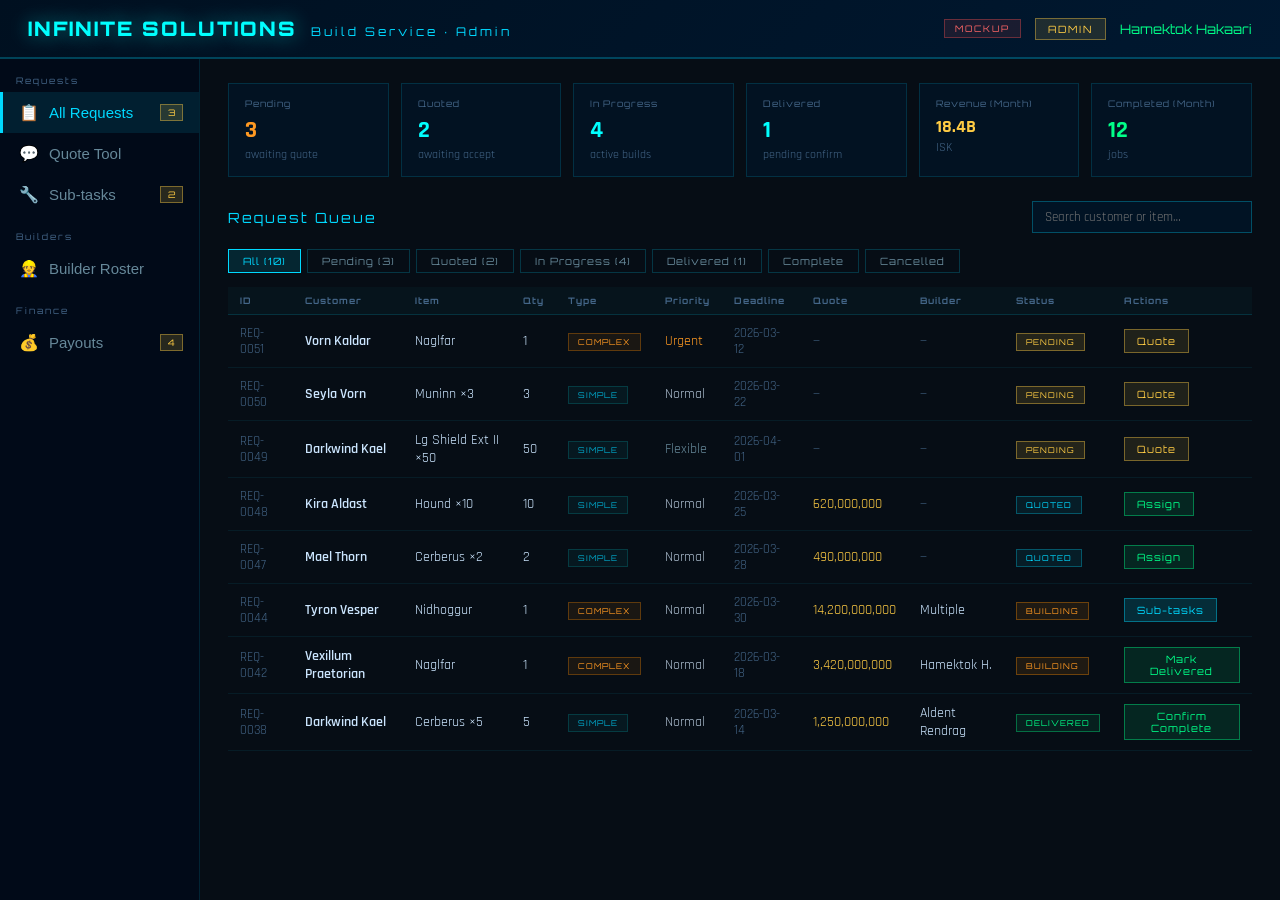
==== build_service_admin_mockup.html @ 876612d8 "Mockup files" ====
<!DOCTYPE html>
<html lang="en">
<head>
    <meta charset="UTF-8">
    <meta name="viewport" content="width=device-width, initial-scale=1.0">
    <title>Infinite Solutions — Build Service Admin [MOCKUP]</title>
    <style>
        @import url('https://fonts.googleapis.com/css2?family=Orbitron:wght@400;700;900&family=Rajdhani:wght@300;400;600;700&display=swap');

        *, *::before, *::after { box-sizing: border-box; }
        body {
            margin: 0; padding: 0;
            background: #060d15;
            min-height: 100vh;
            font-family: 'Rajdhani', sans-serif;
            color: #cce6ff;
            display: flex; flex-direction: column;
        }

        /* ── Header ── */
        .header {
            background: linear-gradient(135deg, #001020 0%, #001830 100%);
            border-bottom: 2px solid rgba(0,217,255,0.25);
            padding: 16px 28px;
            display: flex; align-items: center; justify-content: space-between;
        }
        .header-left { display: flex; align-items: baseline; gap: 14px; }
        .header-title {
            font-family: 'Orbitron', sans-serif;
            font-size: 20px; font-weight: 900;
            color: #00ffff;
            text-shadow: 0 0 20px rgba(0,255,255,0.5);
            letter-spacing: 2px;
        }
        .header-service {
            font-family: 'Orbitron', sans-serif;
            font-size: 12px; color: #00d9ff; letter-spacing: 3px;
        }
        .header-right { display: flex; align-items: center; gap: 14px; }
        .admin-badge {
            font-family: 'Orbitron', sans-serif; font-size: 10px; letter-spacing: 2px;
            background: rgba(255,204,68,0.12); border: 1px solid rgba(255,204,68,0.4);
            color: #ffcc44; padding: 4px 12px;
        }
        .char-name { font-family: 'Orbitron', sans-serif; font-size: 13px; color: #00ff88; }
        .mockup-tag {
            font-family: 'Orbitron', sans-serif; font-size: 9px; letter-spacing: 2px;
            background: rgba(255,80,80,0.1); border: 1px solid rgba(255,80,80,0.35);
            color: #ff6666; padding: 3px 10px;
        }

        /* ── Layout ── */
        .body-wrap { display: flex; flex: 1; min-height: 0; }

        /* ── Sidebar ── */
        .sidebar {
            width: 200px; flex-shrink: 0;
            background: rgba(0,10,25,0.9);
            border-right: 1px solid rgba(0,217,255,0.12);
            display: flex; flex-direction: column;
        }
        .sidebar-section {
            font-family: 'Orbitron', sans-serif; font-size: 9px;
            letter-spacing: 2px; color: #446688;
            padding: 16px 16px 6px;
        }
        .nav-item {
            display: flex; align-items: center; gap: 10px;
            padding: 11px 16px;
            color: #668899; font-size: 15px;
            cursor: pointer; border: none; background: none;
            width: 100%; text-align: left;
            border-left: 3px solid transparent;
            transition: all 0.15s;
        }
        .nav-item:hover { color: #cce6ff; background: rgba(0,217,255,0.05); }
        .nav-item.active {
            color: #00d9ff; background: rgba(0,217,255,0.1);
            border-left-color: #00d9ff;
        }
        .nav-item .icon { font-size: 16px; width: 20px; text-align: center; }
        .nav-badge {
            margin-left: auto;
            font-family: 'Orbitron', sans-serif; font-size: 9px;
            background: rgba(255,204,68,0.15); border: 1px solid rgba(255,204,68,0.4);
            color: #ffcc44; padding: 2px 7px;
        }
        .nav-badge.green {
            background: rgba(0,255,136,0.1); border-color: rgba(0,255,136,0.4);
            color: #00ff88;
        }

        /* ── Main panel ── */
        .main { flex: 1; padding: 24px 28px; overflow-y: auto; }

        /* ── Stats strip ── */
        .stats-strip {
            display: grid; grid-template-columns: repeat(6, 1fr);
            gap: 12px; margin-bottom: 24px;
        }
        .stat-card {
            background: rgba(0,20,40,0.7);
            border: 1px solid rgba(0,217,255,0.15);
            padding: 14px 16px;
        }
        .stat-label {
            font-family: 'Orbitron', sans-serif; font-size: 9px;
            letter-spacing: 1px; color: #446688; margin-bottom: 6px;
        }
        .stat-val { font-size: 24px; font-weight: 700; color: #00ffff; }
        .stat-val.gold { color: #ffcc44; }
        .stat-val.green { color: #00ff88; }
        .stat-val.orange { color: #ff9922; }
        .stat-sub { font-size: 12px; color: #446688; margin-top: 2px; }

        /* ── Panel header ── */
        .panel-hdr {
            display: flex; align-items: center; justify-content: space-between;
            margin-bottom: 16px;
        }
        .panel-title {
            font-family: 'Orbitron', sans-serif; font-size: 14px;
            color: #00d9ff; letter-spacing: 2px;
        }
        .panel-actions { display: flex; gap: 8px; align-items: center; }

        /* ── Filter pills ── */
        .filter-pills { display: flex; gap: 6px; flex-wrap: wrap; margin-bottom: 14px; }
        .pill {
            font-family: 'Orbitron', sans-serif; font-size: 10px; letter-spacing: 1px;
            padding: 5px 14px; cursor: pointer;
            background: transparent; border: 1px solid rgba(0,217,255,0.2);
            color: #668899; transition: all 0.15s;
        }
        .pill:hover { border-color: rgba(0,217,255,0.4); color: #aabbcc; }
        .pill.active { background: rgba(0,217,255,0.12); border-color: #00d9ff; color: #00d9ff; }

        /* ── Table ── */
        .data-table { width: 100%; border-collapse: collapse; font-size: 14px; }
        .data-table thead th {
            font-family: 'Orbitron', sans-serif; font-size: 9px; letter-spacing: 1px;
            color: #446688; text-align: left; padding: 8px 12px;
            border-bottom: 1px solid rgba(0,217,255,0.15);
            background: rgba(0,217,255,0.03); white-space: nowrap;
        }
        .data-table tbody tr {
            border-bottom: 1px solid rgba(0,217,255,0.07);
            cursor: pointer; transition: background 0.12s;
        }
        .data-table tbody tr:hover { background: rgba(0,217,255,0.05); }
        .data-table tbody tr.selected { background: rgba(0,217,255,0.1); }
        .data-table tbody tr.expanded { background: rgba(0,217,255,0.08); }
        .data-table td { padding: 10px 12px; vertical-align: middle; }
        .data-table td.isk { color: #ffcc44; }
        .data-table td.green { color: #00ff88; }
        .data-table td.muted { color: #446688; font-size: 13px; }
        .data-table td.name { color: #cce6ff; font-weight: 600; }

        /* ── Badges ── */
        .badge {
            display: inline-block; font-family: 'Orbitron', sans-serif;
            font-size: 8px; letter-spacing: 1px; padding: 3px 9px; text-transform: uppercase;
        }
        .b-pending  { background: rgba(255,204,68,0.12); border: 1px solid rgba(255,204,68,0.4); color: #ffcc44; }
        .b-quoted   { background: rgba(0,217,255,0.08); border: 1px solid rgba(0,217,255,0.3); color: #00d9ff; }
        .b-assigned { background: rgba(160,100,255,0.1); border: 1px solid rgba(160,100,255,0.35); color: #bb88ff; }
        .b-building { background: rgba(255,140,0,0.1); border: 1px solid rgba(255,140,0,0.35); color: #ff9922; }
        .b-delivered{ background: rgba(0,255,136,0.08); border: 1px solid rgba(0,255,136,0.35); color: #00ff88; }
        .b-complete { background: rgba(0,255,136,0.15); border: 1px solid rgba(0,255,136,0.55); color: #00ff88; }
        .b-cancelled{ background: rgba(255,80,80,0.08); border: 1px solid rgba(255,80,80,0.3); color: #ff6666; }
        .b-simple   { background: rgba(0,200,200,0.06); border: 1px solid rgba(0,200,200,0.2); color: #00aacc; }
        .b-complex  { background: rgba(255,140,0,0.08); border: 1px solid rgba(255,140,0,0.3); color: #ff9922; }
        .b-paid     { background: rgba(0,255,136,0.1); border: 1px solid rgba(0,255,136,0.4); color: #00ff88; }
        .b-unpaid   { background: rgba(255,204,68,0.1); border: 1px solid rgba(255,204,68,0.35); color: #ffcc44; }

        /* ── Expanded request row ── */
        .expand-row td { padding: 0; }
        .expand-panel {
            background: rgba(0,10,30,0.9);
            border-top: 1px solid rgba(0,217,255,0.12);
            border-bottom: 1px solid rgba(0,217,255,0.12);
            padding: 20px 24px;
            display: grid; grid-template-columns: 1fr 1fr 1fr; gap: 20px;
        }
        .ep-section-title {
            font-family: 'Orbitron', sans-serif; font-size: 10px;
            letter-spacing: 2px; color: #446688; margin-bottom: 10px;
        }
        .ep-field { margin-bottom: 10px; }
        .ep-label { font-size: 11px; color: #446688; margin-bottom: 2px; }
        .ep-val { font-size: 15px; color: #cce6ff; }
        .ep-val.isk { color: #ffcc44; }
        .ep-val.green { color: #00ff88; }

        /* ── Buttons ── */
        .btn {
            font-family: 'Orbitron', sans-serif; font-size: 11px;
            letter-spacing: 1px; padding: 8px 18px;
            cursor: pointer; border: none; transition: all 0.15s;
        }
        .btn-primary { background: rgba(0,217,255,0.15); border: 1px solid rgba(0,217,255,0.4); color: #00d9ff; }
        .btn-primary:hover { background: rgba(0,217,255,0.25); }
        .btn-success { background: rgba(0,255,136,0.1); border: 1px solid rgba(0,255,136,0.4); color: #00ff88; }
        .btn-success:hover { background: rgba(0,255,136,0.2); }
        .btn-warn { background: rgba(255,204,68,0.1); border: 1px solid rgba(255,204,68,0.4); color: #ffcc44; }
        .btn-warn:hover { background: rgba(255,204,68,0.2); }
        .btn-danger { background: rgba(255,80,80,0.08); border: 1px solid rgba(255,80,80,0.35); color: #ff6666; }
        .btn-danger:hover { background: rgba(255,80,80,0.16); }
        .btn-ghost { background: transparent; border: 1px solid rgba(0,217,255,0.2); color: #668899; }
        .btn-ghost:hover { border-color: rgba(0,217,255,0.4); color: #aabbcc; }
        .btn-sm { font-size: 10px; padding: 5px 12px; }

        /* ── Quote tool ── */
        .quote-tool {
            display: grid; grid-template-columns: 1fr 360px; gap: 20px;
        }
        .global-basis-bar {
            display: flex; align-items: center; gap: 10px;
            padding: 9px 14px; margin-bottom: 12px;
            background: rgba(0,10,25,0.7);
            border: 1px solid rgba(0,217,255,0.12);
        }
        .global-basis-bar .gbb-label { color: #446688; font-size: 12px; margin-right: 4px; }
        .basis-btn {
            padding: 3px 10px; font-size: 10px; font-family: 'Orbitron', sans-serif;
            letter-spacing: 1px; border: 1px solid; cursor: pointer;
            transition: all 0.15s; background: none;
        }
        .basis-btn.jbv { border-color: rgba(0,255,136,0.5); color: #00ff88; background: rgba(0,255,136,0.08); }
        .basis-btn.jsv { border-color: rgba(0,217,255,0.5); color: #00d9ff; background: rgba(0,217,255,0.08); }
        .basis-btn.inactive { border-color: rgba(100,120,140,0.3); color: #446688; background: none; }
        .basis-btn.inactive:hover { border-color: rgba(100,120,140,0.6); color: #668899; }
        .pct-input {
            width: 52px; background: rgba(0,10,30,0.8); color: #cce6ff;
            border: 1px solid rgba(0,217,255,0.2); padding: 2px 5px;
            font-size: 12px; font-family: 'Rajdhani', sans-serif; text-align: right;
        }
        .pct-input:focus { outline: none; border-color: #00d9ff; }
        .cat-badge {
            font-size: 10px; padding: 1px 6px; font-family: 'Rajdhani', sans-serif;
            border: 1px solid; white-space: nowrap;
        }
        .cat-mineral  { color: #ffcc44; border-color: rgba(255,204,68,0.25);  background: rgba(255,204,68,0.07); }
        .cat-reaction { color: #00cc77; border-color: rgba(0,204,119,0.25);   background: rgba(0,204,119,0.07); }
        .cat-planetary{ color: #88aaff; border-color: rgba(136,170,255,0.25); background: rgba(136,170,255,0.07); }
        .cat-import   { color: #ff8866; border-color: rgba(255,136,102,0.3);  background: rgba(255,136,102,0.07); }
        .materials-table { width: 100%; border-collapse: collapse; font-size: 13px; margin-bottom: 12px; }
        .materials-table th {
            font-family: 'Orbitron', sans-serif; font-size: 9px; letter-spacing: 1px;
            color: #446688; text-align: left; padding: 7px 10px;
            border-bottom: 1px solid rgba(0,217,255,0.12);
        }
        .materials-table td { padding: 5px 10px; border-bottom: 1px solid rgba(0,217,255,0.05); vertical-align: middle; }
        .materials-table td.isk { color: #ffcc44; text-align: right; }
        .materials-table td.num { text-align: right; color: #aabbcc; }
        .materials-table tr.jbv-row td.row-total { color: #00ff88; text-align: right; }
        .materials-table tr.jsv-row td.row-total { color: #00d9ff; text-align: right; }
        .materials-table tfoot td {
            padding: 8px 10px; font-weight: 700;
            border-top: 1px solid rgba(0,217,255,0.2);
        }
        .tfoot-jbv { color: #00ff88; text-align: right; }
        .tfoot-jsv { color: #00d9ff; text-align: right; }
        .tfoot-job { color: #bb88ff; text-align: right; }
        .tfoot-grand { color: #ffcc44; font-size: 14px; text-align: right; }

        .quote-summary {
            background: rgba(0,10,30,0.8);
            border: 1px solid rgba(0,217,255,0.2);
            padding: 20px;
        }
        .qs-row {
            display: flex; justify-content: space-between; align-items: center;
            padding: 8px 0; border-bottom: 1px solid rgba(0,217,255,0.08);
            font-size: 14px;
        }
        .qs-row:last-child { border-bottom: none; }
        .qs-row .qs-label { color: #668899; }
        .qs-row .qs-val { color: #cce6ff; }
        .qs-row .qs-val.isk { color: #ffcc44; }
        .qs-row.total .qs-label { color: #00d9ff; font-family: 'Orbitron',sans-serif; font-size: 11px; }
        .qs-row.total .qs-val { color: #00ffff; font-size: 20px; font-weight: 700; }

        .markup-row {
            display: flex; align-items: center; gap: 10px; padding: 8px 0;
            border-bottom: 1px solid rgba(0,217,255,0.08);
        }
        .markup-row label { color: #668899; font-size: 14px; }
        .markup-row input {
            background: rgba(0,20,40,0.8); border: 1px solid rgba(0,217,255,0.3);
            color: #ffcc44; font-family: 'Rajdhani',sans-serif; font-size: 16px;
            padding: 4px 8px; width: 70px; text-align: right; outline: none;
        }
        .markup-row .pct { color: #668899; font-size: 14px; }

        /* ── Builder cards ── */
        .builder-grid { display: grid; grid-template-columns: repeat(3,1fr); gap: 14px; }
        .builder-card {
            background: rgba(0,15,35,0.8); border: 1px solid rgba(0,217,255,0.15);
            padding: 18px;
        }
        .builder-card.inactive { opacity: 0.45; }
        .bc-name { font-family: 'Orbitron',sans-serif; font-size: 14px; color: #00d9ff; margin-bottom: 6px; }
        .bc-specs { display: flex; flex-wrap: wrap; gap: 5px; margin-bottom: 12px; }
        .spec-tag {
            font-family: 'Orbitron',sans-serif; font-size: 9px; letter-spacing: 1px;
            padding: 2px 8px; background: rgba(0,217,255,0.07);
            border: 1px solid rgba(0,217,255,0.2); color: #668899;
        }
        .bc-stats { display: grid; grid-template-columns: 1fr 1fr; gap: 8px; margin-bottom: 12px; }
        .bc-stat { }
        .bc-stat-label { font-size: 10px; color: #446688; }
        .bc-stat-val { font-size: 16px; color: #cce6ff; }
        .bc-stat-val.isk { color: #ffcc44; font-size: 14px; }
        .bc-stat-val.green { color: #00ff88; }
        .bc-actions { display: flex; gap: 8px; }

        /* ── Subtask panel ── */
        .subtask-section { margin-top: 20px; }
        .subtask-table { width: 100%; border-collapse: collapse; font-size: 14px; }
        .subtask-table th {
            font-family: 'Orbitron',sans-serif; font-size: 9px; letter-spacing: 1px;
            color: #446688; text-align: left; padding: 7px 12px;
            border-bottom: 1px solid rgba(160,100,255,0.2);
            background: rgba(160,100,255,0.04);
        }
        .subtask-table td { padding: 9px 12px; border-bottom: 1px solid rgba(0,217,255,0.06); }

        /* ── Payout panel ── */
        .payout-summary { display: flex; gap: 14px; margin-bottom: 20px; }
        .payout-card {
            flex: 1; background: rgba(0,15,35,0.8);
            border: 1px solid rgba(0,217,255,0.15); padding: 14px 18px;
        }
        .pc-label { font-family:'Orbitron',sans-serif; font-size:9px; letter-spacing:1px; color:#446688; margin-bottom:5px; }
        .pc-val { font-size:22px; font-weight:700; }

        /* ── Form inputs ── */
        input[type=text], input[type=number], select {
            background: rgba(0,20,40,0.8); border: 1px solid rgba(0,217,255,0.3);
            color: #cce6ff; font-family:'Rajdhani',sans-serif; font-size:15px;
            padding: 7px 12px; outline: none; transition: border-color 0.2s;
        }
        input:focus, select:focus { border-color: #00d9ff; }
        select option { background: #001830; }

        /* ── Discord preview ── */
        .discord-preview {
            background: #36393f; border-left: 4px solid #00d9ff;
            padding: 14px 16px; font-family: monospace; font-size: 13px;
            color: #dcddde; line-height: 1.6; margin-top: 14px;
        }
        .discord-preview .dc-title { color: #00d9ff; font-weight: bold; font-size: 14px; margin-bottom: 6px; }
        .discord-preview .dc-isk { color: #ffcc44; }

        /* ── Misc ── */
        hr { border: none; border-top: 1px solid rgba(0,217,255,0.1); margin: 20px 0; }
        .section-card {
            background: rgba(0,15,30,0.6); border: 1px solid rgba(0,217,255,0.12);
            padding: 20px 22px; margin-bottom: 16px;
        }
        .hidden { display: none; }
        .tag-t1   { color: #aabbcc; }
        .tag-t2   { color: #bb88ff; }
        .tag-cap  { color: #ff9922; }
        .tag-mod  { color: #00aacc; }
    </style>
</head>
<body>

<!-- Header -->
<div class="header">
    <div class="header-left">
        <span class="header-title">INFINITE SOLUTIONS</span>
        <span class="header-service">Build Service · Admin</span>
    </div>
    <div class="header-right">
        <span class="mockup-tag">MOCKUP</span>
        <span class="admin-badge">ADMIN</span>
        <span class="char-name">Hamektok Hakaari</span>
    </div>
</div>

<div class="body-wrap">

    <!-- Sidebar -->
    <div class="sidebar">
        <div class="sidebar-section">Requests</div>
        <button class="nav-item active" onclick="showPanel('requests', this)">
            <span class="icon">📋</span> All Requests
            <span class="nav-badge">3</span>
        </button>
        <button class="nav-item" onclick="showPanel('quote', this)">
            <span class="icon">💬</span> Quote Tool
        </button>
        <button class="nav-item" onclick="showPanel('subtasks', this)">
            <span class="icon">🔧</span> Sub-tasks
            <span class="nav-badge">2</span>
        </button>

        <div class="sidebar-section">Builders</div>
        <button class="nav-item" onclick="showPanel('builders', this)">
            <span class="icon">👷</span> Builder Roster
        </button>

        <div class="sidebar-section">Finance</div>
        <button class="nav-item" onclick="showPanel('payouts', this)">
            <span class="icon">💰</span> Payouts
            <span class="nav-badge">4</span>
        </button>
    </div>

    <!-- Main -->
    <div class="main">

        <!-- ══════════════════════════════════
             PANEL: ALL REQUESTS
             ══════════════════════════════════ -->
        <div id="panel-requests">

            <!-- Stats -->
            <div class="stats-strip">
                <div class="stat-card">
                    <div class="stat-label">Pending</div>
                    <div class="stat-val orange">3</div>
                    <div class="stat-sub">awaiting quote</div>
                </div>
                <div class="stat-card">
                    <div class="stat-label">Quoted</div>
                    <div class="stat-val">2</div>
                    <div class="stat-sub">awaiting accept</div>
                </div>
                <div class="stat-card">
                    <div class="stat-label">In Progress</div>
                    <div class="stat-val">4</div>
                    <div class="stat-sub">active builds</div>
                </div>
                <div class="stat-card">
                    <div class="stat-label">Delivered</div>
                    <div class="stat-val">1</div>
                    <div class="stat-sub">pending confirm</div>
                </div>
                <div class="stat-card">
                    <div class="stat-label">Revenue (Month)</div>
                    <div class="stat-val gold" style="font-size:18px">18.4B</div>
                    <div class="stat-sub">ISK</div>
                </div>
                <div class="stat-card">
                    <div class="stat-label">Completed (Month)</div>
                    <div class="stat-val green">12</div>
                    <div class="stat-sub">jobs</div>
                </div>
            </div>

            <!-- Filters + actions -->
            <div class="panel-hdr">
                <span class="panel-title">Request Queue</span>
                <div class="panel-actions">
                    <input type="text" placeholder="Search customer or item…" style="width:220px;font-size:13px">
                </div>
            </div>

            <div class="filter-pills">
                <button class="pill active" onclick="setPill(this)">All (10)</button>
                <button class="pill" onclick="setPill(this)">Pending (3)</button>
                <button class="pill" onclick="setPill(this)">Quoted (2)</button>
                <button class="pill" onclick="setPill(this)">In Progress (4)</button>
                <button class="pill" onclick="setPill(this)">Delivered (1)</button>
                <button class="pill" onclick="setPill(this)">Complete</button>
                <button class="pill" onclick="setPill(this)">Cancelled</button>
            </div>

            <table class="data-table">
                <thead>
                    <tr>
                        <th>ID</th>
                        <th>Customer</th>
                        <th>Item</th>
                        <th>Qty</th>
                        <th>Type</th>
                        <th>Priority</th>
                        <th>Deadline</th>
                        <th>Quote</th>
                        <th>Builder</th>
                        <th>Status</th>
                        <th>Actions</th>
                    </tr>
                </thead>
                <tbody>
                    <!-- Pending rows -->
                    <tr onclick="toggleExpand('req0051', this)">
                        <td class="muted">REQ-0051</td>
                        <td class="name">Vorn Kaldar</td>
                        <td>Naglfar</td>
                        <td>1</td>
                        <td><span class="badge b-complex">Complex</span></td>
                        <td style="color:#ff9922">Urgent</td>
                        <td class="muted">2026-03-12</td>
                        <td class="muted">—</td>
                        <td class="muted">—</td>
                        <td><span class="badge b-pending">Pending</span></td>
                        <td><button class="btn btn-warn btn-sm" onclick="event.stopPropagation();openQuote('REQ-0051','Naglfar',1,'Dreadnought')">Quote</button></td>
                    </tr>
                    <tr id="expand-req0051" class="expand-row hidden">
                        <td colspan="11">
                            <div class="expand-panel">
                                <div>
                                    <div class="ep-section-title">Request Details</div>
                                    <div class="ep-field"><div class="ep-label">Customer</div><div class="ep-val">Vorn Kaldar</div></div>
                                    <div class="ep-field"><div class="ep-label">Item</div><div class="ep-val">Naglfar ×1</div></div>
                                    <div class="ep-field"><div class="ep-label">Delivery</div><div class="ep-val">LX-ZOJ Sotiyo (pickup)</div></div>
                                    <div class="ep-field"><div class="ep-label">Deadline</div><div class="ep-val" style="color:#ff9922">2026-03-12 (Urgent)</div></div>
                                    <div class="ep-field"><div class="ep-label">Submitted</div><div class="ep-val muted">2026-03-06 14:22</div></div>
                                </div>
                                <div>
                                    <div class="ep-section-title">Customer Notes</div>
                                    <div style="font-size:14px;color:#aabbcc;line-height:1.6">
                                        "Need this for an upcoming op, flexibility on modules but hull ASAP."
                                    </div>
                                    <br>
                                    <div class="ep-section-title">Blueprint Check</div>
                                    <div style="font-size:14px;color:#00ff88">✓ Naglfar BP on file (ME 10 / TE 20)</div>
                                </div>
                                <div>
                                    <div class="ep-section-title">Actions</div>
                                    <div style="display:flex;flex-direction:column;gap:8px">
                                        <button class="btn btn-warn" onclick="openQuote('REQ-0051','Naglfar',1,'Dreadnought')">Generate Quote</button>
                                        <button class="btn btn-ghost">Add Internal Note</button>
                                        <button class="btn btn-danger btn-sm">Cancel Request</button>
                                    </div>
                                </div>
                            </div>
                        </td>
                    </tr>

                    <tr onclick="toggleExpand('req0050', this)">
                        <td class="muted">REQ-0050</td>
                        <td class="name">Seyla Vorn</td>
                        <td>Muninn ×3</td>
                        <td>3</td>
                        <td><span class="badge b-simple">Simple</span></td>
                        <td style="color:#aabbcc">Normal</td>
                        <td class="muted">2026-03-22</td>
                        <td class="muted">—</td>
                        <td class="muted">—</td>
                        <td><span class="badge b-pending">Pending</span></td>
                        <td><button class="btn btn-warn btn-sm" onclick="event.stopPropagation();openQuote('REQ-0050','Muninn',3,'T2 HAC')">Quote</button></td>
                    </tr>
                    <tr id="expand-req0050" class="expand-row hidden"><td colspan="11"><div class="expand-panel">
                        <div>
                            <div class="ep-section-title">Request Details</div>
                            <div class="ep-field"><div class="ep-label">Customer</div><div class="ep-val">Seyla Vorn</div></div>
                            <div class="ep-field"><div class="ep-label">Item</div><div class="ep-val">Muninn ×3</div></div>
                            <div class="ep-field"><div class="ep-label">Delivery</div><div class="ep-val">LX-ZOJ Sotiyo (pickup)</div></div>
                            <div class="ep-field"><div class="ep-label">Deadline</div><div class="ep-val">2026-03-22 (Normal)</div></div>
                        </div>
                        <div>
                            <div class="ep-section-title">Blueprint Check</div>
                            <div style="font-size:14px;color:#00ff88">✓ Muninn BP on file (ME 10 / TE 20)</div>
                        </div>
                        <div>
                            <div class="ep-section-title">Actions</div>
                            <div style="display:flex;flex-direction:column;gap:8px">
                                <button class="btn btn-warn" onclick="openQuote('REQ-0050','Muninn',3,'T2 HAC')">Generate Quote</button>
                                <button class="btn btn-ghost">Add Internal Note</button>
                                <button class="btn btn-danger btn-sm">Cancel Request</button>
                            </div>
                        </div>
                    </div></td></tr>

                    <tr>
                        <td class="muted">REQ-0049</td>
                        <td class="name">Darkwind Kael</td>
                        <td>Lg Shield Ext II ×50</td>
                        <td>50</td>
                        <td><span class="badge b-simple">Simple</span></td>
                        <td style="color:#668899">Flexible</td>
                        <td class="muted">2026-04-01</td>
                        <td class="muted">—</td>
                        <td class="muted">—</td>
                        <td><span class="badge b-pending">Pending</span></td>
                        <td><button class="btn btn-warn btn-sm" onclick="openQuote('REQ-0049','Large Shield Extender II',50,'T2 Module')">Quote</button></td>
                    </tr>

                    <!-- Quoted -->
                    <tr>
                        <td class="muted">REQ-0048</td>
                        <td class="name">Kira Aldast</td>
                        <td>Hound ×10</td>
                        <td>10</td>
                        <td><span class="badge b-simple">Simple</span></td>
                        <td style="color:#aabbcc">Normal</td>
                        <td class="muted">2026-03-25</td>
                        <td class="isk">620,000,000</td>
                        <td class="muted">—</td>
                        <td><span class="badge b-quoted">Quoted</span></td>
                        <td>
                            <button class="btn btn-success btn-sm" onclick="assignDialog()">Assign</button>
                        </td>
                    </tr>
                    <tr>
                        <td class="muted">REQ-0047</td>
                        <td class="name">Mael Thorn</td>
                        <td>Cerberus ×2</td>
                        <td>2</td>
                        <td><span class="badge b-simple">Simple</span></td>
                        <td style="color:#aabbcc">Normal</td>
                        <td class="muted">2026-03-28</td>
                        <td class="isk">490,000,000</td>
                        <td class="muted">—</td>
                        <td><span class="badge b-quoted">Quoted</span></td>
                        <td><button class="btn btn-success btn-sm" onclick="assignDialog()">Assign</button></td>
                    </tr>

                    <!-- In progress -->
                    <tr>
                        <td class="muted">REQ-0044</td>
                        <td class="name">Tyron Vesper</td>
                        <td>Nidhoggur</td>
                        <td>1</td>
                        <td><span class="badge b-complex">Complex</span></td>
                        <td style="color:#aabbcc">Normal</td>
                        <td class="muted">2026-03-30</td>
                        <td class="isk">14,200,000,000</td>
                        <td>Multiple</td>
                        <td><span class="badge b-building">Building</span></td>
                        <td><button class="btn btn-primary btn-sm" onclick="showPanel('subtasks', null)">Sub-tasks</button></td>
                    </tr>
                    <tr>
                        <td class="muted">REQ-0042</td>
                        <td class="name">Vexillum Praetorian</td>
                        <td>Naglfar</td>
                        <td>1</td>
                        <td><span class="badge b-complex">Complex</span></td>
                        <td style="color:#aabbcc">Normal</td>
                        <td class="muted">2026-03-18</td>
                        <td class="isk">3,420,000,000</td>
                        <td>Hamektok H.</td>
                        <td><span class="badge b-building">Building</span></td>
                        <td><button class="btn btn-success btn-sm">Mark Delivered</button></td>
                    </tr>
                    <tr>
                        <td class="muted">REQ-0038</td>
                        <td class="name">Darkwind Kael</td>
                        <td>Cerberus ×5</td>
                        <td>5</td>
                        <td><span class="badge b-simple">Simple</span></td>
                        <td style="color:#aabbcc">Normal</td>
                        <td class="muted">2026-03-14</td>
                        <td class="isk">1,250,000,000</td>
                        <td>Aldent Rendrag</td>
                        <td><span class="badge b-delivered">Delivered</span></td>
                        <td><button class="btn btn-success btn-sm">Confirm Complete</button></td>
                    </tr>
                </tbody>
            </table>
        </div>

        <!-- ══════════════════════════════════
             PANEL: QUOTE TOOL
             ══════════════════════════════════ -->
        <div id="panel-quote" class="hidden">
            <div class="panel-hdr">
                <span class="panel-title">Quote Tool</span>
                <div class="panel-actions">
                    <span id="quoteContext" style="font-size:14px;color:#668899">Select a pending request to generate a quote</span>
                </div>
            </div>

            <div id="quoteEmpty" style="padding:40px;text-align:center;color:#446688;font-size:15px">
                Click <span style="color:#ffcc44">Quote</span> on a pending request from the Request Queue to open it here.
            </div>

            <div id="quoteContent" class="hidden">
                <div class="quote-tool">
                    <!-- Left: materials breakdown -->
                    <div>
                        <div class="section-card">
                            <div style="display:flex;justify-content:space-between;align-items:center;margin-bottom:12px">
                                <div class="ep-section-title" style="margin-bottom:0">
                                    Materials — <span id="qtItemName" style="color:#cce6ff"></span> &times;<span id="qtQty"></span>
                                    &nbsp;<span id="qtBuildParams" style="font-size:11px;color:#446688"></span>
                                </div>
                            </div>

                            <!-- Global controls -->
                            <div class="global-basis-bar">
                                <span class="gbb-label">Set all:</span>
                                <button class="basis-btn jbv" onclick="setAllBasis('JBV')">JBV</button>
                                <button class="basis-btn jsv" onclick="setAllBasis('JSV')">JSV</button>
                                <button class="btn btn-ghost btn-sm" onclick="resetDefaults()" style="font-size:10px">Reset Defaults</button>
                                <span style="margin-left:auto;font-size:12px;color:#446688" id="basisSummary"></span>
                            </div>

                            <div style="overflow-x:auto">
                            <table class="materials-table">
                                <thead>
                                    <tr>
                                        <th>Material</th>
                                        <th>Category</th>
                                        <th style="text-align:right">Qty</th>
                                        <th style="text-align:center">Basis</th>
                                        <th style="text-align:center">%</th>
                                        <th style="text-align:right">Unit Price</th>
                                        <th style="text-align:right">Total</th>
                                    </tr>
                                </thead>
                                <tbody id="materialsBody"></tbody>
                                <tfoot id="materialsFoot"></tfoot>
                            </table>
                            </div>
                            <div style="font-size:11px;color:#446688;margin-top:6px">
                                Prices from latest Jita snapshot &middot; ME10 + structure rigs applied &middot; JBV = local buy order &middot; JSV = Jita sell (import cost)
                            </div>
                        </div>
                    </div>

                    <!-- Right: summary + quote builder -->
                    <div class="quote-summary">
                        <div class="ep-section-title" style="margin-bottom:14px">Quote Builder</div>

                        <div class="qs-row">
                            <span class="qs-label" style="color:#00ff88">JBV Materials</span>
                            <span class="qs-val" style="color:#00ff88" id="qsJBV">—</span>
                        </div>
                        <div class="qs-row">
                            <span class="qs-label" style="color:#00d9ff">JSV Materials</span>
                            <span class="qs-val" style="color:#00d9ff" id="qsJSV">—</span>
                        </div>
                        <div class="qs-row">
                            <span class="qs-label" style="color:#bb88ff">Job Costs</span>
                            <span class="qs-val" style="color:#bb88ff" id="qsJob">—</span>
                        </div>
                        <div class="qs-row" style="border-top:1px solid rgba(0,217,255,0.15);margin-top:4px;padding-top:4px">
                            <span class="qs-label">Subtotal</span>
                            <span class="qs-val isk" id="qsSubtotal">—</span>
                        </div>

                        <div class="markup-row" style="margin-top:8px">
                            <label>Markup</label>
                            <input type="number" id="markupPct" value="15" min="0" max="100" oninput="recalcQuote()">
                            <span class="pct">%</span>
                        </div>

                        <div class="qs-row">
                            <span class="qs-label">Markup Amount</span>
                            <span class="qs-val isk" id="qsMarkup">—</span>
                        </div>
                        <div class="qs-row total" style="margin-top:8px;padding-top:12px;border-top:1px solid rgba(0,217,255,0.2)">
                            <span class="qs-label">Final Quote</span>
                            <span class="qs-val isk" id="qsTotal">—</span>
                        </div>
                        <div class="qs-row">
                            <span class="qs-label">Corp Margin</span>
                            <span class="qs-val green" id="qsMargin">—</span>
                        </div>
                        <div class="qs-row">
                            <span class="qs-label">Builder Cut (~70%)</span>
                            <span class="qs-val" id="qsBuilder" style="color:#bb88ff">—</span>
                        </div>
                        <div class="qs-row" style="font-size:11px">
                            <span class="qs-label">vs Jita Sell</span>
                            <span class="qs-val" id="qsVsJita" style="color:#446688">—</span>
                        </div>

                        <div style="margin-top:16px;display:flex;flex-direction:column;gap:8px">
                            <button class="btn btn-primary" onclick="saveQuote()">Save Quote to Request</button>
                            <button class="btn btn-warn" onclick="showDiscordPreview()">Preview Discord Message</button>
                        </div>

                        <div id="discordPreview" class="discord-preview hidden" style="margin-top:14px">
                            <div class="dc-title">Build Quote — <span id="dcItem"></span></div>
                            <div>Customer: <span id="dcCustomer" style="color:#cce6ff"></span></div>
                            <div>Qty: <span id="dcQty" style="color:#cce6ff"></span></div>
                            <div>Quote: <span class="dc-isk" id="dcTotal"></span> ISK</div>
                            <div>Delivery: LX-ZOJ Sotiyo (pickup)</div>
                            <div style="color:#aabbcc;margin-top:6px">Reply to accept. Quote valid 48h.</div>
                        </div>
                    </div>
                </div>
            </div>
        </div>

        <!-- ══════════════════════════════════
             PANEL: SUB-TASKS
             ══════════════════════════════════ -->
        <div id="panel-subtasks" class="hidden">
            <div class="panel-hdr">
                <span class="panel-title">Complex Build Sub-tasks</span>
                <button class="btn btn-primary btn-sm">+ Create Sub-task</button>
            </div>

            <!-- REQ-0044 Nidhoggur -->
            <div class="section-card">
                <div style="display:flex;justify-content:space-between;align-items:center;margin-bottom:14px">
                    <div>
                        <span style="font-family:'Orbitron',sans-serif;font-size:12px;color:#446688">REQ-0044</span>
                        &nbsp;&nbsp;
                        <span style="font-family:'Orbitron',sans-serif;font-size:16px;color:#cce6ff">Nidhoggur</span>
                        <span style="font-size:13px;color:#668899;margin-left:8px">Carrier · ×1 · Tyron Vesper</span>
                    </div>
                    <div style="display:flex;gap:8px;align-items:center">
                        <span class="badge b-building">Building</span>
                        <span style="font-size:13px;color:#ffcc44">14,200,000,000 ISK</span>
                    </div>
                </div>
                <table class="subtask-table">
                    <thead>
                        <tr>
                            <th>Sub-task</th>
                            <th>Component</th>
                            <th>Qty</th>
                            <th>Assigned To</th>
                            <th>Est. Mat Cost</th>
                            <th>Builder Cut</th>
                            <th>Status</th>
                            <th>Actions</th>
                        </tr>
                    </thead>
                    <tbody>
                        <tr>
                            <td class="muted">#1</td>
                            <td>Capital Armor Plates</td>
                            <td>5</td>
                            <td>
                                <select style="font-size:13px;padding:4px 8px">
                                    <option>— Assign builder —</option>
                                    <option>Aldent Rendrag</option>
                                    <option>Hamektok Hakaari</option>
                                    <option>Serak Volun</option>
                                </select>
                            </td>
                            <td class="isk">480,000,000</td>
                            <td style="color:#bb88ff">~72,000,000</td>
                            <td><span class="badge b-pending">Open</span></td>
                            <td><button class="btn btn-success btn-sm">Assign</button></td>
                        </tr>
                        <tr>
                            <td class="muted">#2</td>
                            <td>Capital Shield Emitters</td>
                            <td>5</td>
                            <td>
                                <select style="font-size:13px;padding:4px 8px">
                                    <option>— Assign builder —</option>
                                    <option>Aldent Rendrag</option>
                                    <option>Hamektok Hakaari</option>
                                    <option>Serak Volun</option>
                                </select>
                            </td>
                            <td class="isk">310,000,000</td>
                            <td style="color:#bb88ff">~46,500,000</td>
                            <td><span class="badge b-pending">Open</span></td>
                            <td><button class="btn btn-success btn-sm">Assign</button></td>
                        </tr>
                        <tr>
                            <td class="muted">#3</td>
                            <td>Capital Jump Drive</td>
                            <td>1</td>
                            <td style="color:#00ff88">Aldent Rendrag</td>
                            <td class="isk">920,000,000</td>
                            <td style="color:#bb88ff">~138,000,000</td>
                            <td><span class="badge b-building">Building</span></td>
                            <td><button class="btn btn-ghost btn-sm">View</button></td>
                        </tr>
                        <tr>
                            <td class="muted">#4</td>
                            <td>Nidhoggur Hull (Final Assembly)</td>
                            <td>1</td>
                            <td>
                                <select style="font-size:13px;padding:4px 8px">
                                    <option>— Assign builder —</option>
                                    <option>Aldent Rendrag</option>
                                    <option selected>Hamektok Hakaari</option>
                                    <option>Serak Volun</option>
                                </select>
                            </td>
                            <td class="isk">11,200,000,000</td>
                            <td style="color:#bb88ff">~1,680,000,000</td>
                            <td><span class="badge b-pending">Open</span></td>
                            <td><button class="btn btn-success btn-sm">Assign</button></td>
                        </tr>
                    </tbody>
                </table>
                <div style="font-size:12px;color:#446688;margin-top:10px">
                    Builder cuts are estimates based on proportional material contribution. Final split calculated at completion.
                </div>
            </div>
        </div>

        <!-- ══════════════════════════════════
             PANEL: BUILDER ROSTER
             ══════════════════════════════════ -->
        <div id="panel-builders" class="hidden">
            <div class="panel-hdr">
                <span class="panel-title">Builder Roster</span>
                <button class="btn btn-primary btn-sm">+ Add Builder</button>
            </div>

            <div class="builder-grid">
                <div class="builder-card">
                    <div class="bc-name">Hamektok Hakaari</div>
                    <div class="bc-specs">
                        <span class="spec-tag tag-t1">T1 Ships</span>
                        <span class="spec-tag tag-t2">T2 Ships</span>
                        <span class="spec-tag tag-cap">Capitals</span>
                        <span class="spec-tag tag-mod">Modules</span>
                    </div>
                    <div class="bc-stats">
                        <div class="bc-stat">
                            <div class="bc-stat-label">Active Jobs</div>
                            <div class="bc-stat-val orange">2</div>
                        </div>
                        <div class="bc-stat">
                            <div class="bc-stat-label">Completed</div>
                            <div class="bc-stat-val green">47</div>
                        </div>
                        <div class="bc-stat">
                            <div class="bc-stat-label">Builder Cut</div>
                            <div class="bc-stat-val">15%</div>
                        </div>
                        <div class="bc-stat">
                            <div class="bc-stat-label">Unpaid</div>
                            <div class="bc-stat-val isk">284.5M</div>
                        </div>
                    </div>
                    <div class="bc-actions">
                        <button class="btn btn-ghost btn-sm">Edit</button>
                        <button class="btn btn-ghost btn-sm">View Jobs</button>
                    </div>
                </div>

                <div class="builder-card">
                    <div class="bc-name">Aldent Rendrag</div>
                    <div class="bc-specs">
                        <span class="spec-tag tag-cap">Capitals</span>
                        <span class="spec-tag tag-t2">T2 Ships</span>
                    </div>
                    <div class="bc-stats">
                        <div class="bc-stat">
                            <div class="bc-stat-label">Active Jobs</div>
                            <div class="bc-stat-val orange">1</div>
                        </div>
                        <div class="bc-stat">
                            <div class="bc-stat-label">Completed</div>
                            <div class="bc-stat-val green">23</div>
                        </div>
                        <div class="bc-stat">
                            <div class="bc-stat-label">Builder Cut</div>
                            <div class="bc-stat-val">15%</div>
                        </div>
                        <div class="bc-stat">
                            <div class="bc-stat-label">Unpaid</div>
                            <div class="bc-stat-val isk">138.0M</div>
                        </div>
                    </div>
                    <div class="bc-actions">
                        <button class="btn btn-ghost btn-sm">Edit</button>
                        <button class="btn btn-ghost btn-sm">View Jobs</button>
                    </div>
                </div>

                <div class="builder-card">
                    <div class="bc-name">Serak Volun</div>
                    <div class="bc-specs">
                        <span class="spec-tag tag-t1">T1 Ships</span>
                        <span class="spec-tag tag-mod">Modules</span>
                    </div>
                    <div class="bc-stats">
                        <div class="bc-stat">
                            <div class="bc-stat-label">Active Jobs</div>
                            <div class="bc-stat-val">0</div>
                        </div>
                        <div class="bc-stat">
                            <div class="bc-stat-label">Completed</div>
                            <div class="bc-stat-val green">11</div>
                        </div>
                        <div class="bc-stat">
                            <div class="bc-stat-label">Builder Cut</div>
                            <div class="bc-stat-val">12%</div>
                        </div>
                        <div class="bc-stat">
                            <div class="bc-stat-label">Unpaid</div>
                            <div class="bc-stat-val isk">0</div>
                        </div>
                    </div>
                    <div class="bc-actions">
                        <button class="btn btn-ghost btn-sm">Edit</button>
                        <button class="btn btn-ghost btn-sm">View Jobs</button>
                    </div>
                </div>

                <div class="builder-card inactive">
                    <div class="bc-name" style="color:#446688">Torven Kade <span style="font-size:11px;color:#446688">(Inactive)</span></div>
                    <div class="bc-specs">
                        <span class="spec-tag">T1 Ships</span>
                    </div>
                    <div class="bc-stats">
                        <div class="bc-stat">
                            <div class="bc-stat-label">Active Jobs</div>
                            <div class="bc-stat-val">0</div>
                        </div>
                        <div class="bc-stat">
                            <div class="bc-stat-label">Completed</div>
                            <div class="bc-stat-val">4</div>
                        </div>
                    </div>
                    <div class="bc-actions">
                        <button class="btn btn-ghost btn-sm">Reactivate</button>
                    </div>
                </div>
            </div>
        </div>

        <!-- ══════════════════════════════════
             PANEL: PAYOUTS
             ══════════════════════════════════ -->
        <div id="panel-payouts" class="hidden">
            <div class="panel-hdr">
                <span class="panel-title">Builder Payout Ledger</span>
                <div class="panel-actions">
                    <button class="btn btn-success btn-sm">Mark Selected Paid</button>
                    <div class="filter-pills" style="margin:0">
                        <button class="pill active" onclick="setPill(this)">Unpaid (4)</button>
                        <button class="pill" onclick="setPill(this)">All</button>
                    </div>
                </div>
            </div>

            <div class="payout-summary">
                <div class="payout-card">
                    <div class="pc-label">Total Owed (Unpaid)</div>
                    <div class="pc-val" style="color:#ffcc44">422,500,000 ISK</div>
                </div>
                <div class="payout-card">
                    <div class="pc-label">Paid This Month</div>
                    <div class="pc-val" style="color:#00ff88">1,840,000,000 ISK</div>
                </div>
                <div class="payout-card">
                    <div class="pc-label">Corp Revenue (Month)</div>
                    <div class="pc-val" style="color:#00ffff">18,400,000,000 ISK</div>
                </div>
                <div class="payout-card">
                    <div class="pc-label">Corp Margin (Month)</div>
                    <div class="pc-val" style="color:#00ff88">2,760,000,000 ISK</div>
                </div>
            </div>

            <table class="data-table">
                <thead>
                    <tr>
                        <th><input type="checkbox" style="width:auto"></th>
                        <th>Builder</th>
                        <th>Request ID</th>
                        <th>Item</th>
                        <th>Completed</th>
                        <th>Contract Price</th>
                        <th>Cut %</th>
                        <th>Builder Owes</th>
                        <th>Status</th>
                        <th>Actions</th>
                    </tr>
                </thead>
                <tbody>
                    <tr>
                        <td><input type="checkbox" style="width:auto;accent-color:#00d9ff"></td>
                        <td class="name">Hamektok Hakaari</td>
                        <td class="muted">REQ-0038</td>
                        <td>Cerberus ×5</td>
                        <td class="muted">2026-03-06</td>
                        <td class="isk">1,250,000,000</td>
                        <td class="muted">15%</td>
                        <td class="green">187,500,000</td>
                        <td><span class="badge b-unpaid">Unpaid</span></td>
                        <td><button class="btn btn-success btn-sm">Mark Paid</button></td>
                    </tr>
                    <tr>
                        <td><input type="checkbox" style="width:auto;accent-color:#00d9ff"></td>
                        <td class="name">Aldent Rendrag</td>
                        <td class="muted">REQ-0033</td>
                        <td>Capital Jump Drive ×1</td>
                        <td class="muted">2026-03-04</td>
                        <td class="isk">920,000,000</td>
                        <td class="muted">15%</td>
                        <td class="green">138,000,000</td>
                        <td><span class="badge b-unpaid">Unpaid</span></td>
                        <td><button class="btn btn-success btn-sm">Mark Paid</button></td>
                    </tr>
                    <tr>
                        <td><input type="checkbox" style="width:auto;accent-color:#00d9ff"></td>
                        <td class="name">Hamektok Hakaari</td>
                        <td class="muted">REQ-0031</td>
                        <td>Naglfar ×1</td>
                        <td class="muted">2026-02-28</td>
                        <td class="isk">3,420,000,000</td>
                        <td class="muted">15%</td>
                        <td class="green">513,000,000</td>
                        <td><span class="badge b-unpaid">Unpaid</span></td>
                        <td><button class="btn btn-success btn-sm">Mark Paid</button></td>
                    </tr>
                    <tr>
                        <td><input type="checkbox" style="width:auto;accent-color:#00d9ff"></td>
                        <td class="name">Serak Volun</td>
                        <td class="muted">REQ-0029</td>
                        <td>Muninn ×5</td>
                        <td class="muted">2026-02-25</td>
                        <td class="isk">1,750,000,000</td>
                        <td class="muted">12%</td>
                        <td class="green">210,000,000</td>
                        <td><span class="badge b-unpaid">Unpaid</span></td>
                        <td><button class="btn btn-success btn-sm">Mark Paid</button></td>
                    </tr>
                    <tr>
                        <td></td>
                        <td class="name">Aldent Rendrag</td>
                        <td class="muted">REQ-0027</td>
                        <td>Hound ×8</td>
                        <td class="muted">2026-02-18</td>
                        <td class="isk">496,000,000</td>
                        <td class="muted">15%</td>
                        <td class="muted">74,400,000</td>
                        <td><span class="badge b-paid">Paid</span></td>
                        <td class="muted">2026-02-20</td>
                    </tr>
                    <tr>
                        <td></td>
                        <td class="name">Hamektok Hakaari</td>
                        <td class="muted">REQ-0022</td>
                        <td>Cerberus ×3</td>
                        <td class="muted">2026-02-05</td>
                        <td class="isk">750,000,000</td>
                        <td class="muted">15%</td>
                        <td class="muted">112,500,000</td>
                        <td><span class="badge b-paid">Paid</span></td>
                        <td class="muted">2026-02-07</td>
                    </tr>
                </tbody>
            </table>
        </div>

    </div><!-- /main -->
</div><!-- /body-wrap -->

<!-- Assign Builder Modal -->
<div id="assignModal" style="display:none;position:fixed;inset:0;background:rgba(0,0,0,0.88);z-index:999;align-items:center;justify-content:center">
    <div style="background:#001525;border:1px solid #00d9ff;padding:28px;max-width:420px;width:90%">
        <div style="font-family:'Orbitron',sans-serif;font-size:13px;color:#00d9ff;margin-bottom:16px">Assign Builder</div>
        <div style="font-size:14px;color:#668899;margin-bottom:16px">Request has been quoted and accepted. Assign a builder to begin production.</div>
        <div style="margin-bottom:14px">
            <label style="font-family:'Orbitron',sans-serif;font-size:10px;letter-spacing:1px;color:#446688;display:block;margin-bottom:6px">Builder</label>
            <select style="width:100%">
                <option>Hamektok Hakaari — T1/T2/Capitals/Modules (2 active)</option>
                <option>Aldent Rendrag — Capitals/T2 (1 active)</option>
                <option>Serak Volun — T1/Modules (0 active)</option>
            </select>
        </div>
        <div style="margin-bottom:20px">
            <label style="font-family:'Orbitron',sans-serif;font-size:10px;letter-spacing:1px;color:#446688;display:block;margin-bottom:6px">Builder Cut %</label>
            <input type="number" value="15" style="width:100px">
            <span style="color:#668899;font-size:14px;margin-left:8px">% of contract price</span>
        </div>
        <div style="display:flex;gap:10px">
            <button class="btn btn-success btn-sm" onclick="document.getElementById('assignModal').style.display='none'">Assign Builder</button>
            <button class="btn btn-ghost btn-sm" onclick="document.getElementById('assignModal').style.display='none'">Cancel</button>
        </div>
    </div>
</div>

<script>
    // Panel switching
    function showPanel(name, btn) {
        document.querySelectorAll('[id^="panel-"]').forEach(p => p.classList.add('hidden'));
        document.getElementById('panel-' + name).classList.remove('hidden');
        document.querySelectorAll('.nav-item').forEach(n => n.classList.remove('active'));
        if (btn) btn.classList.add('active');
    }

    // Filter pills
    function setPill(btn) {
        btn.closest('.filter-pills').querySelectorAll('.pill').forEach(p => p.classList.remove('active'));
        btn.classList.add('active');
    }

    // Expandable rows
    function toggleExpand(id, row) {
        const expRow = document.getElementById('expand-' + id);
        if (!expRow) return;
        const hidden = expRow.classList.contains('hidden');
        expRow.classList.toggle('hidden', !hidden);
        row.classList.toggle('expanded', hidden);
    }

    // ── Quote Tool ──────────────────────────────────────────────
    // Material format: [name, qty, jbv, jsv, defaultBasis, defaultPct, category]
    // category: 'mineral' | 'reaction' | 'planetary' | 'import'
    const SAMPLE_MATERIALS = {
        'Naglfar': {
            jitaSell: 2700000000,
            jobCosts: [
                { label: 'Hull Assembly (L1) — Ship Mfg II rig', isk: 54363652 },
                { label: 'Components (L2-L4) — Struct & Comp I rig', isk: 82998815 },
            ],
            materials: [
                // Minerals — JBV (mined/available locally)
                ['Pyerite',                    6644787,     17,     18, 'JBV', 100, 'mineral'],
                ['Mexallon',                   1864109,     67,     70, 'JBV', 100, 'mineral'],
                ['Isogen',                      509363,    182,    187, 'JBV', 100, 'mineral'],
                ['Tritanium',                  1845601,      4,      4, 'JBV', 100, 'mineral'],
                ['Nocxium',                      50703,    657,    719, 'JBV', 100, 'mineral'],
                ['Zydrine',                      25911,    883,    993, 'JBV', 100, 'mineral'],
                ['Megacyte',                     12804,   2406,   2709, 'JBV', 100, 'mineral'],
                ['Morphite',                      1323,  19250,  20100, 'JBV', 100, 'mineral'],
                // Reaction products — JBV (Tatara produces locally)
                ['Reinforced Carbon Fiber',      21354,   3763,   3987, 'JBV', 100, 'reaction'],
                ['Pressurized Oxidizers',        14247,   3853,   4112, 'JBV', 100, 'reaction'],
                ['C3-FTM Acid',                    460,  71140,  77210, 'JBV', 100, 'reaction'],
                ['Graphene Nanoribbons',            988,  30320,  31300, 'JBV', 100, 'reaction'],
                ['Carbon-86 Epoxy Resin',           672,  39070,  47330, 'JBV', 100, 'reaction'],
                ['Methanofullerene',                336,  11700,  12350, 'JBV', 100, 'reaction'],
                ['Lanthanum Metallofullerene',      336,  16610,  17770, 'JBV', 100, 'reaction'],
                ['Scandium Metallofullerene',       230,  12360,  13900, 'JBV', 100, 'reaction'],
                ['Fulleroferrocene',               1166,   1059,   1199, 'JBV', 100, 'reaction'],
                ['PPD Fullerene Fibers',            336,   7501,   8290, 'JBV', 100, 'reaction'],
                ['Fullerene Intercalated Graphite', 688,  11090,  12130, 'JBV', 100, 'reaction'],
                // Planetary materials — JBV (local PI)
                ['Supertensile Plastics',           472,  13210,  14150, 'JBV', 100, 'planetary'],
                ['Nanites',                         597,   8147,   8947, 'JBV', 100, 'planetary'],
                ['Viral Agent',                     472,  11250,  11980, 'JBV', 100, 'planetary'],
                ['Test Cultures',                   597,   9400,   9836, 'JBV', 100, 'planetary'],
                ['Chiral Structures',              2848,    668,    708, 'JBV', 100, 'planetary'],
                ['Water',                          2848,    388,    423, 'JBV', 100, 'planetary'],
                // Imported — JSV (must buy from Jita)
                ['Isotropic Neofullerene Beta-6',   125, 1550000, 1632000, 'JSV', 100, 'import'],
                ['Isotropic Neofullerene Gamma-9',  125, 1343000, 1500000, 'JSV', 100, 'import'],
                ['Isotropic Neofullerene Alpha-3',  125, 1321000, 1380000, 'JSV', 100, 'import'],
                ['Sense-Heuristic Neurolink Enh.',  540,  303200,  393000, 'JSV', 100, 'import'],
                ['Electro-Neural Signaller',          1, 120700000, 127700000, 'JSV', 100, 'import'],
                ['Meta-Operant Neurolink Enh.',       9, 8514000, 11100000, 'JSV', 100, 'import'],
                ['Wetware Mainframe',                32, 1700000,  1983000, 'JSV', 100, 'import'],
                ['Self-Harmonizing Power Core',      28, 1800000,  1993000, 'JSV', 100, 'import'],
                ['Integrity Response Drones',        22, 2000000,  2227000, 'JSV', 100, 'import'],
                ['Gel-Matrix Biopaste',             265,   95000,  109200, 'JSV', 100, 'import'],
                ['Synthetic Synapses',              265,   82000,   89610, 'JSV', 100, 'import'],
                ['Organic Mortar Applicators',       15,  870000,  939500, 'JSV', 100, 'import'],
                ['Broadcast Node',                    6, 1750000, 1890000, 'JSV', 100, 'import'],
                ['Recursive Computing Module',        6, 1180000, 1291000, 'JSV', 100, 'import'],
                ['Hermetic Membranes',               89,   92000,  100600, 'JSV', 100, 'import'],
            ]
        },
        'Muninn': {
            jitaSell: 138000000,
            jobCosts: [
                { label: 'Hull Assembly — Ship Mfg II rig', isk: 4200000 },
                { label: 'T2 Components — Struct & Comp I rig', isk: 980000 },
            ],
            materials: [
                ['Tritanium',         1883250,    4,    4, 'JBV', 100, 'mineral'],
                ['Pyerite',            471000,   17,   18, 'JBV', 100, 'mineral'],
                ['Mexallon',           141000,   67,   70, 'JBV', 100, 'mineral'],
                ['Isogen',              28500,  182,  187, 'JBV', 100, 'mineral'],
                ['Nocxium',              5400,  657,  719, 'JBV', 100, 'mineral'],
                ['Zydrine',              1440, 883,   993, 'JBV', 100, 'mineral'],
                ['Megacyte',              360, 2406,  2709,'JBV', 100, 'mineral'],
                ['Morphite',               85, 19250,20100,'JBV', 100, 'mineral'],
                ['Fernite Carbide Comp. Armor Plate', 5625, 4100, 4500, 'JSV', 100, 'import'],
                ['Nanotranskinetic Enamel Wire',       150, 8800, 9600, 'JSV', 100, 'import'],
                ['Tungsten Carbide Armor Plate',      1350, 3200, 3500, 'JSV', 100, 'import'],
                ['Ladar Sensor Cluster',               165, 6200, 6800, 'JSV', 100, 'import'],
                ['Nanomechanical Microprocessor',     1350, 3600, 3950, 'JSV', 100, 'import'],
                ['Nuclear Reactor Unit',               450, 5200, 5700, 'JSV', 100, 'import'],
                ['Plasma Thruster',                     75, 9800,10700, 'JSV', 100, 'import'],
                ['R.A.M. - Starship Tech',              18, 165000,180000,'JSV',100,'import'],
            ]
        },
        'Large Shield Extender II': {
            jitaSell: 4800000,
            jobCosts: [
                { label: 'Module Assembly — Equip & Consumable II rig', isk: 85000 },
            ],
            materials: [
                ['Tritanium',   180000,   4,    4, 'JBV', 100, 'mineral'],
                ['Mexallon',     24000,  67,   70, 'JBV', 100, 'mineral'],
                ['Nocxium',       3200, 657,  719, 'JBV', 100, 'mineral'],
                ['Zydrine',        800, 883,  993, 'JBV', 100, 'mineral'],
                ['R.A.M.',          50, 162000, 175000, 'JSV', 100, 'import'],
                ['Morphite',        42, 19250, 20100, 'JSV', 100, 'import'],
            ]
        }
    };

    let qtData = {};
    let matRows = [];  // live state: {name, qty, jbv, jsv, basis, pct, category}

    const CAT_LABELS = {
        mineral:   '<span class="cat-badge cat-mineral">Mineral</span>',
        reaction:  '<span class="cat-badge cat-reaction">Reaction</span>',
        planetary: '<span class="cat-badge cat-planetary">Planetary</span>',
        import:    '<span class="cat-badge cat-import">Import</span>',
    };

    function isk(n) { return n.toLocaleString('en', {maximumFractionDigits:0}); }
    function iskSm(n) { return n >= 1e9 ? (n/1e9).toFixed(2)+'B' : n >= 1e6 ? (n/1e6).toFixed(1)+'M' : isk(n); }

    function openQuote(reqId, item, qty, type) {
        showPanel('quote', null);
        document.querySelectorAll('.nav-item').forEach(n => n.classList.remove('active'));
        document.getElementById('quoteEmpty').classList.add('hidden');
        document.getElementById('quoteContent').classList.remove('hidden');
        document.getElementById('quoteContext').textContent = reqId + ' — ' + item + ' x' + qty;
        document.getElementById('qtItemName').textContent = item;
        document.getElementById('qtQty').textContent = qty;
        document.getElementById('qtBuildParams').textContent = '| ME10 · SCI 5.74% · Tax 0.5%';

        const def = SAMPLE_MATERIALS[item] || SAMPLE_MATERIALS['Naglfar'];
        qtData = { reqId, item, qty, jitaSell: def.jitaSell, jobCosts: def.jobCosts };
        // Clone material rows into live state
        matRows = def.materials.map(([name, q, jbv, jsv, basis, pct, cat]) =>
            ({ name, qty: q * qty, jbv, jsv, basis, pct, defaultBasis: basis, defaultPct: pct, cat })
        );
        renderTable();
        recalcQuote();
    }

    function renderTable() {
        const tbody = document.getElementById('materialsBody');
        tbody.innerHTML = '';
        matRows.forEach((r, i) => {
            const price = r.basis === 'JBV' ? r.jbv : r.jsv;
            const effective = price * (r.pct / 100);
            const total = r.qty * effective;
            const rowClass = r.basis === 'JBV' ? 'jbv-row' : 'jsv-row';
            tbody.innerHTML += `<tr class="${rowClass}">
                <td style="color:#cce6ff">${r.name}</td>
                <td>${CAT_LABELS[r.cat] || r.cat}</td>
                <td class="num">${r.qty.toLocaleString()}</td>
                <td style="text-align:center">
                    <button class="basis-btn ${r.basis.toLowerCase()}" onclick="toggleBasis(${i})">${r.basis}</button>
                </td>
                <td style="text-align:center">
                    <input class="pct-input" type="number" value="${r.pct}" min="1" max="200"
                        onchange="setPct(${i}, this.value)" title="% of ${r.basis}">
                    <span style="font-size:10px;color:#446688">%</span>
                </td>
                <td class="num">${effective.toLocaleString('en',{minimumFractionDigits:2,maximumFractionDigits:2})}</td>
                <td class="row-total">${isk(total)}</td>
            </tr>`;
        });
        renderFoot();
        updateBasisSummary();
    }

    function renderFoot() {
        let jbvTot = 0, jsvTot = 0;
        matRows.forEach(r => {
            const price = (r.basis === 'JBV' ? r.jbv : r.jsv) * (r.pct / 100);
            const t = r.qty * price;
            if (r.basis === 'JBV') jbvTot += t; else jsvTot += t;
        });
        const jobTotal = (qtData.jobCosts || []).reduce((s, j) => s + j.isk, 0);
        const grand = jbvTot + jsvTot + jobTotal;
        qtData.jbvTot = jbvTot; qtData.jsvTot = jsvTot; qtData.jobTotal = jobTotal;

        let footHtml = `
            <tr>
                <td colspan="6" style="color:#00ff88;font-size:12px">JBV Materials</td>
                <td class="tfoot-jbv">${isk(jbvTot)}</td>
            </tr>
            <tr>
                <td colspan="6" style="color:#00d9ff;font-size:12px">JSV Materials</td>
                <td class="tfoot-jsv">${isk(jsvTot)}</td>
            </tr>`;
        (qtData.jobCosts || []).forEach(j => {
            footHtml += `<tr>
                <td colspan="6" style="color:#bb88ff;font-size:12px">${j.label}</td>
                <td class="tfoot-job">${isk(j.isk)}</td>
            </tr>`;
        });
        footHtml += `<tr>
            <td colspan="6" style="color:#ffcc44;font-family:'Orbitron',sans-serif;font-size:10px;letter-spacing:1px">TOTAL BUILD COST</td>
            <td class="tfoot-grand">${isk(grand)}</td>
        </tr>`;
        document.getElementById('materialsFoot').innerHTML = footHtml;
    }

    function updateBasisSummary() {
        const jbvCount = matRows.filter(r => r.basis === 'JBV').length;
        const jsvCount = matRows.filter(r => r.basis === 'JSV').length;
        document.getElementById('basisSummary').textContent =
            `${jbvCount} JBV · ${jsvCount} JSV`;
    }

    function toggleBasis(i) {
        matRows[i].basis = matRows[i].basis === 'JBV' ? 'JSV' : 'JBV';
        renderTable();
        recalcQuote();
    }

    function setPct(i, val) {
        matRows[i].pct = Math.max(1, Math.min(200, parseFloat(val) || 100));
        renderTable();
        recalcQuote();
    }

    function setAllBasis(basis) {
        matRows.forEach(r => r.basis = basis);
        renderTable();
        recalcQuote();
    }

    function resetDefaults() {
        matRows.forEach(r => { r.basis = r.defaultBasis; r.pct = r.defaultPct; });
        renderTable();
        recalcQuote();
    }

    function recalcQuote() {
        if (!qtData.jobCosts) return;
        const jbvTot = qtData.jbvTot || 0;
        const jsvTot = qtData.jsvTot || 0;
        const jobTot = qtData.jobTotal || 0;
        const subtotal = jbvTot + jsvTot + jobTot;
        const markup = parseFloat(document.getElementById('markupPct').value) / 100 || 0;
        const markupAmt = subtotal * markup;
        const total = subtotal + markupAmt;
        const builderCut = total * 0.70;
        const corpMargin = total - subtotal - builderCut;
        const vsJita = qtData.jitaSell ? qtData.jitaSell - total : null;

        document.getElementById('qsJBV').textContent      = isk(jbvTot) + ' ISK';
        document.getElementById('qsJSV').textContent      = isk(jsvTot) + ' ISK';
        document.getElementById('qsJob').textContent      = isk(jobTot) + ' ISK';
        document.getElementById('qsSubtotal').textContent = isk(subtotal) + ' ISK';
        document.getElementById('qsMarkup').textContent   = isk(markupAmt) + ' ISK';
        document.getElementById('qsTotal').textContent    = isk(total) + ' ISK';
        document.getElementById('qsMargin').textContent   = isk(corpMargin) + ' ISK';
        document.getElementById('qsBuilder').textContent  = isk(builderCut) + ' ISK';
        if (vsJita !== null) {
            const pct = (vsJita / qtData.jitaSell * 100).toFixed(1);
            const el = document.getElementById('qsVsJita');
            el.textContent = (vsJita >= 0 ? '-' : '+') + iskSm(Math.abs(vsJita)) + ' vs Jita (' + pct + '% below sell)';
            el.style.color = vsJita >= 0 ? '#00cc77' : '#ff6666';
        }
        qtData.total = total;
    }

    function showDiscordPreview() {
        document.getElementById('discordPreview').classList.remove('hidden');
        document.getElementById('dcItem').textContent = qtData.item + ' x' + qtData.qty;
        document.getElementById('dcCustomer').textContent = qtData.reqId;
        document.getElementById('dcQty').textContent = qtData.qty;
        document.getElementById('dcTotal').textContent = isk(qtData.total||0);
    }

    function saveQuote() {
        alert('Quote saved — in production this POSTs to the backend and sets request status to Quoted.');
    }

    function assignDialog() {
        document.getElementById('assignModal').style.display = 'flex';
    }
</script>
</body>
</html>
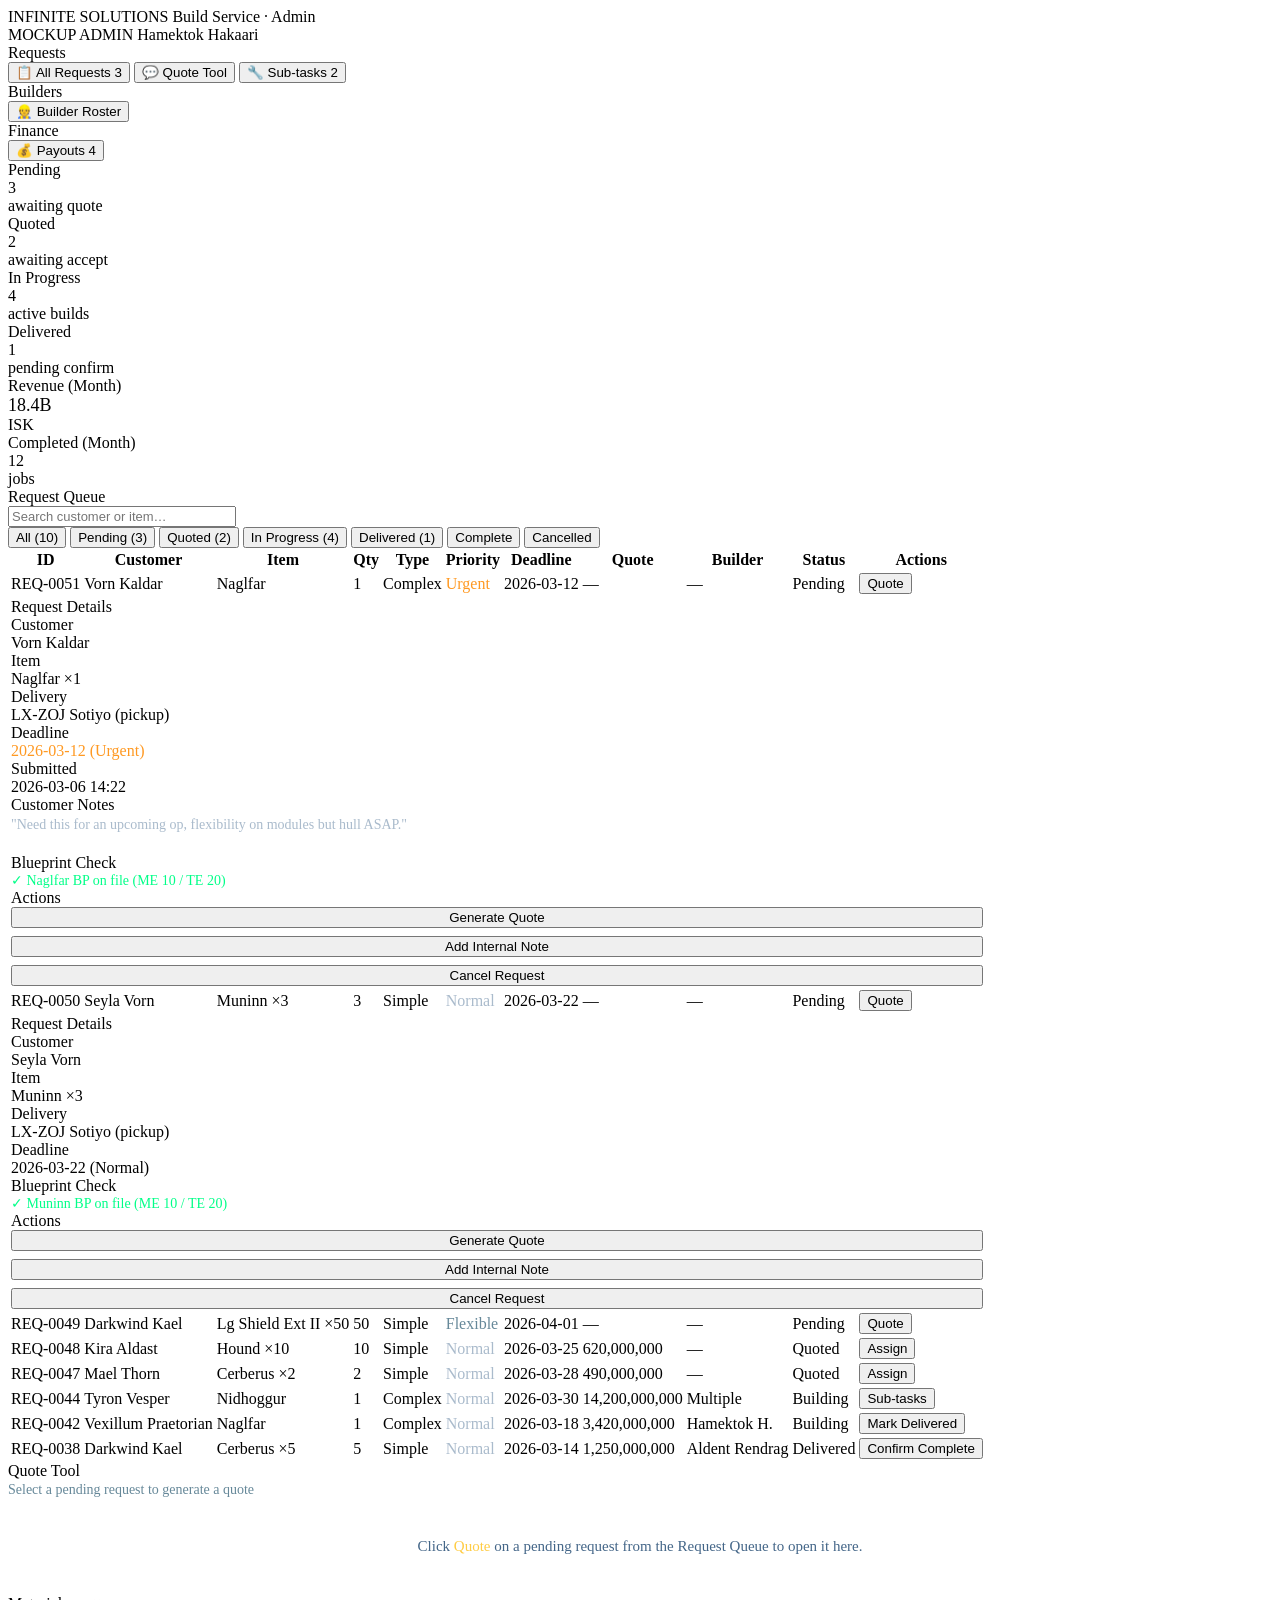
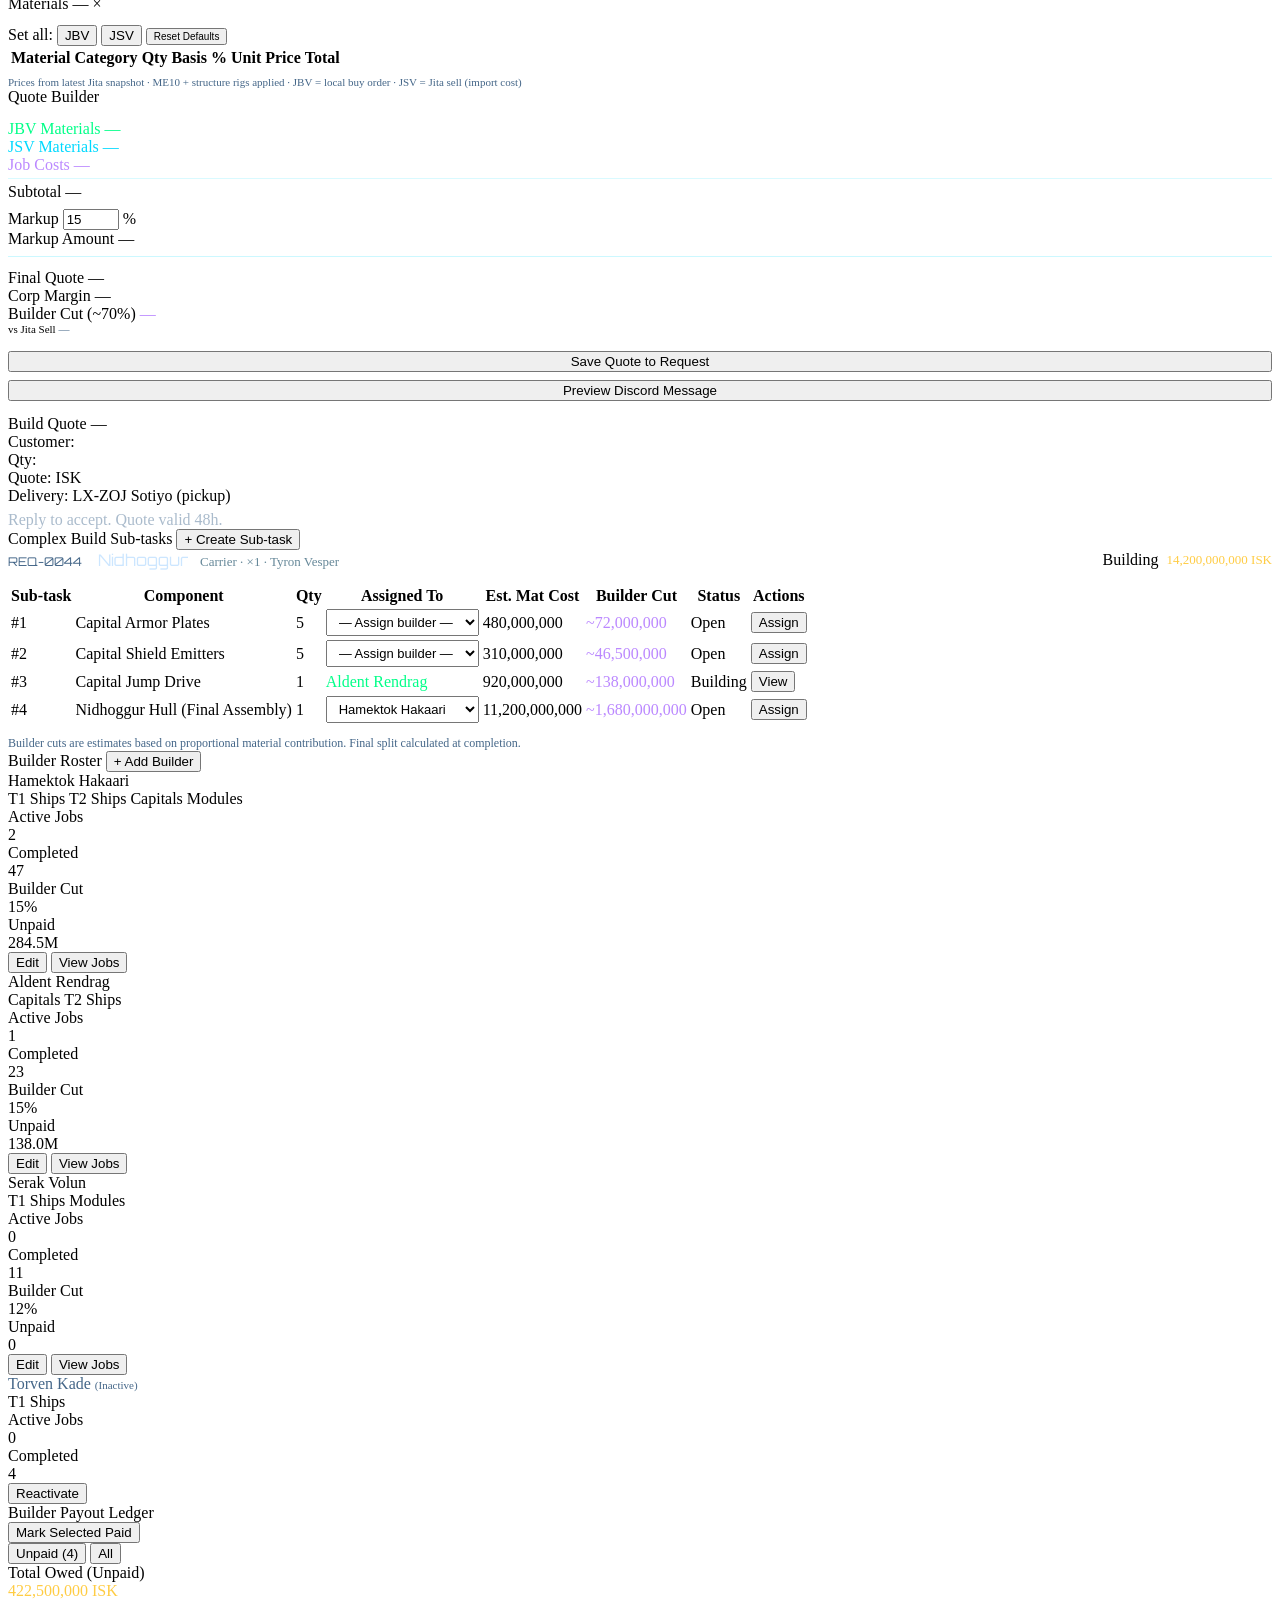
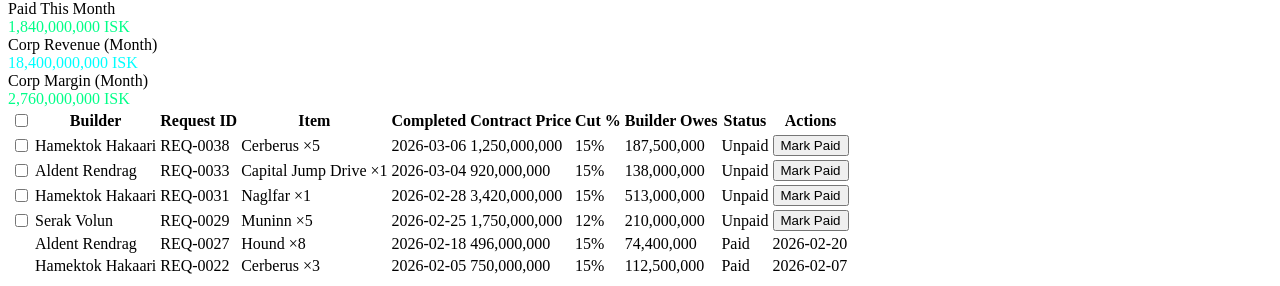
==== commit d2dfd40d: "Moved the CSS to its own file." ====
--- a/build_service_admin_mockup.html
+++ b/build_service_admin_mockup.html
@@ -6,365 +6,8 @@
     <title>Infinite Solutions — Build Service Admin [MOCKUP]</title>
     <style>
         @import url('https://fonts.googleapis.com/css2?family=Orbitron:wght@400;700;900&family=Rajdhani:wght@300;400;600;700&display=swap');
-
-        *, *::before, *::after { box-sizing: border-box; }
-        body {
-            margin: 0; padding: 0;
-            background: #060d15;
-            min-height: 100vh;
-            font-family: 'Rajdhani', sans-serif;
-            color: #cce6ff;
-            display: flex; flex-direction: column;
-        }
-
-        /* ── Header ── */
-        .header {
-            background: linear-gradient(135deg, #001020 0%, #001830 100%);
-            border-bottom: 2px solid rgba(0,217,255,0.25);
-            padding: 16px 28px;
-            display: flex; align-items: center; justify-content: space-between;
-        }
-        .header-left { display: flex; align-items: baseline; gap: 14px; }
-        .header-title {
-            font-family: 'Orbitron', sans-serif;
-            font-size: 20px; font-weight: 900;
-            color: #00ffff;
-            text-shadow: 0 0 20px rgba(0,255,255,0.5);
-            letter-spacing: 2px;
-        }
-        .header-service {
-            font-family: 'Orbitron', sans-serif;
-            font-size: 12px; color: #00d9ff; letter-spacing: 3px;
-        }
-        .header-right { display: flex; align-items: center; gap: 14px; }
-        .admin-badge {
-            font-family: 'Orbitron', sans-serif; font-size: 10px; letter-spacing: 2px;
-            background: rgba(255,204,68,0.12); border: 1px solid rgba(255,204,68,0.4);
-            color: #ffcc44; padding: 4px 12px;
-        }
-        .char-name { font-family: 'Orbitron', sans-serif; font-size: 13px; color: #00ff88; }
-        .mockup-tag {
-            font-family: 'Orbitron', sans-serif; font-size: 9px; letter-spacing: 2px;
-            background: rgba(255,80,80,0.1); border: 1px solid rgba(255,80,80,0.35);
-            color: #ff6666; padding: 3px 10px;
-        }
-
-        /* ── Layout ── */
-        .body-wrap { display: flex; flex: 1; min-height: 0; }
-
-        /* ── Sidebar ── */
-        .sidebar {
-            width: 200px; flex-shrink: 0;
-            background: rgba(0,10,25,0.9);
-            border-right: 1px solid rgba(0,217,255,0.12);
-            display: flex; flex-direction: column;
-        }
-        .sidebar-section {
-            font-family: 'Orbitron', sans-serif; font-size: 9px;
-            letter-spacing: 2px; color: #446688;
-            padding: 16px 16px 6px;
-        }
-        .nav-item {
-            display: flex; align-items: center; gap: 10px;
-            padding: 11px 16px;
-            color: #668899; font-size: 15px;
-            cursor: pointer; border: none; background: none;
-            width: 100%; text-align: left;
-            border-left: 3px solid transparent;
-            transition: all 0.15s;
-        }
-        .nav-item:hover { color: #cce6ff; background: rgba(0,217,255,0.05); }
-        .nav-item.active {
-            color: #00d9ff; background: rgba(0,217,255,0.1);
-            border-left-color: #00d9ff;
-        }
-        .nav-item .icon { font-size: 16px; width: 20px; text-align: center; }
-        .nav-badge {
-            margin-left: auto;
-            font-family: 'Orbitron', sans-serif; font-size: 9px;
-            background: rgba(255,204,68,0.15); border: 1px solid rgba(255,204,68,0.4);
-            color: #ffcc44; padding: 2px 7px;
-        }
-        .nav-badge.green {
-            background: rgba(0,255,136,0.1); border-color: rgba(0,255,136,0.4);
-            color: #00ff88;
-        }
-
-        /* ── Main panel ── */
-        .main { flex: 1; padding: 24px 28px; overflow-y: auto; }
-
-        /* ── Stats strip ── */
-        .stats-strip {
-            display: grid; grid-template-columns: repeat(6, 1fr);
-            gap: 12px; margin-bottom: 24px;
-        }
-        .stat-card {
-            background: rgba(0,20,40,0.7);
-            border: 1px solid rgba(0,217,255,0.15);
-            padding: 14px 16px;
-        }
-        .stat-label {
-            font-family: 'Orbitron', sans-serif; font-size: 9px;
-            letter-spacing: 1px; color: #446688; margin-bottom: 6px;
-        }
-        .stat-val { font-size: 24px; font-weight: 700; color: #00ffff; }
-        .stat-val.gold { color: #ffcc44; }
-        .stat-val.green { color: #00ff88; }
-        .stat-val.orange { color: #ff9922; }
-        .stat-sub { font-size: 12px; color: #446688; margin-top: 2px; }
-
-        /* ── Panel header ── */
-        .panel-hdr {
-            display: flex; align-items: center; justify-content: space-between;
-            margin-bottom: 16px;
-        }
-        .panel-title {
-            font-family: 'Orbitron', sans-serif; font-size: 14px;
-            color: #00d9ff; letter-spacing: 2px;
-        }
-        .panel-actions { display: flex; gap: 8px; align-items: center; }
-
-        /* ── Filter pills ── */
-        .filter-pills { display: flex; gap: 6px; flex-wrap: wrap; margin-bottom: 14px; }
-        .pill {
-            font-family: 'Orbitron', sans-serif; font-size: 10px; letter-spacing: 1px;
-            padding: 5px 14px; cursor: pointer;
-            background: transparent; border: 1px solid rgba(0,217,255,0.2);
-            color: #668899; transition: all 0.15s;
-        }
-        .pill:hover { border-color: rgba(0,217,255,0.4); color: #aabbcc; }
-        .pill.active { background: rgba(0,217,255,0.12); border-color: #00d9ff; color: #00d9ff; }
-
-        /* ── Table ── */
-        .data-table { width: 100%; border-collapse: collapse; font-size: 14px; }
-        .data-table thead th {
-            font-family: 'Orbitron', sans-serif; font-size: 9px; letter-spacing: 1px;
-            color: #446688; text-align: left; padding: 8px 12px;
-            border-bottom: 1px solid rgba(0,217,255,0.15);
-            background: rgba(0,217,255,0.03); white-space: nowrap;
-        }
-        .data-table tbody tr {
-            border-bottom: 1px solid rgba(0,217,255,0.07);
-            cursor: pointer; transition: background 0.12s;
-        }
-        .data-table tbody tr:hover { background: rgba(0,217,255,0.05); }
-        .data-table tbody tr.selected { background: rgba(0,217,255,0.1); }
-        .data-table tbody tr.expanded { background: rgba(0,217,255,0.08); }
-        .data-table td { padding: 10px 12px; vertical-align: middle; }
-        .data-table td.isk { color: #ffcc44; }
-        .data-table td.green { color: #00ff88; }
-        .data-table td.muted { color: #446688; font-size: 13px; }
-        .data-table td.name { color: #cce6ff; font-weight: 600; }
-
-        /* ── Badges ── */
-        .badge {
-            display: inline-block; font-family: 'Orbitron', sans-serif;
-            font-size: 8px; letter-spacing: 1px; padding: 3px 9px; text-transform: uppercase;
-        }
-        .b-pending  { background: rgba(255,204,68,0.12); border: 1px solid rgba(255,204,68,0.4); color: #ffcc44; }
-        .b-quoted   { background: rgba(0,217,255,0.08); border: 1px solid rgba(0,217,255,0.3); color: #00d9ff; }
-        .b-assigned { background: rgba(160,100,255,0.1); border: 1px solid rgba(160,100,255,0.35); color: #bb88ff; }
-        .b-building { background: rgba(255,140,0,0.1); border: 1px solid rgba(255,140,0,0.35); color: #ff9922; }
-        .b-delivered{ background: rgba(0,255,136,0.08); border: 1px solid rgba(0,255,136,0.35); color: #00ff88; }
-        .b-complete { background: rgba(0,255,136,0.15); border: 1px solid rgba(0,255,136,0.55); color: #00ff88; }
-        .b-cancelled{ background: rgba(255,80,80,0.08); border: 1px solid rgba(255,80,80,0.3); color: #ff6666; }
-        .b-simple   { background: rgba(0,200,200,0.06); border: 1px solid rgba(0,200,200,0.2); color: #00aacc; }
-        .b-complex  { background: rgba(255,140,0,0.08); border: 1px solid rgba(255,140,0,0.3); color: #ff9922; }
-        .b-paid     { background: rgba(0,255,136,0.1); border: 1px solid rgba(0,255,136,0.4); color: #00ff88; }
-        .b-unpaid   { background: rgba(255,204,68,0.1); border: 1px solid rgba(255,204,68,0.35); color: #ffcc44; }
-
-        /* ── Expanded request row ── */
-        .expand-row td { padding: 0; }
-        .expand-panel {
-            background: rgba(0,10,30,0.9);
-            border-top: 1px solid rgba(0,217,255,0.12);
-            border-bottom: 1px solid rgba(0,217,255,0.12);
-            padding: 20px 24px;
-            display: grid; grid-template-columns: 1fr 1fr 1fr; gap: 20px;
-        }
-        .ep-section-title {
-            font-family: 'Orbitron', sans-serif; font-size: 10px;
-            letter-spacing: 2px; color: #446688; margin-bottom: 10px;
-        }
-        .ep-field { margin-bottom: 10px; }
-        .ep-label { font-size: 11px; color: #446688; margin-bottom: 2px; }
-        .ep-val { font-size: 15px; color: #cce6ff; }
-        .ep-val.isk { color: #ffcc44; }
-        .ep-val.green { color: #00ff88; }
-
-        /* ── Buttons ── */
-        .btn {
-            font-family: 'Orbitron', sans-serif; font-size: 11px;
-            letter-spacing: 1px; padding: 8px 18px;
-            cursor: pointer; border: none; transition: all 0.15s;
-        }
-        .btn-primary { background: rgba(0,217,255,0.15); border: 1px solid rgba(0,217,255,0.4); color: #00d9ff; }
-        .btn-primary:hover { background: rgba(0,217,255,0.25); }
-        .btn-success { background: rgba(0,255,136,0.1); border: 1px solid rgba(0,255,136,0.4); color: #00ff88; }
-        .btn-success:hover { background: rgba(0,255,136,0.2); }
-        .btn-warn { background: rgba(255,204,68,0.1); border: 1px solid rgba(255,204,68,0.4); color: #ffcc44; }
-        .btn-warn:hover { background: rgba(255,204,68,0.2); }
-        .btn-danger { background: rgba(255,80,80,0.08); border: 1px solid rgba(255,80,80,0.35); color: #ff6666; }
-        .btn-danger:hover { background: rgba(255,80,80,0.16); }
-        .btn-ghost { background: transparent; border: 1px solid rgba(0,217,255,0.2); color: #668899; }
-        .btn-ghost:hover { border-color: rgba(0,217,255,0.4); color: #aabbcc; }
-        .btn-sm { font-size: 10px; padding: 5px 12px; }
-
-        /* ── Quote tool ── */
-        .quote-tool {
-            display: grid; grid-template-columns: 1fr 360px; gap: 20px;
-        }
-        .global-basis-bar {
-            display: flex; align-items: center; gap: 10px;
-            padding: 9px 14px; margin-bottom: 12px;
-            background: rgba(0,10,25,0.7);
-            border: 1px solid rgba(0,217,255,0.12);
-        }
-        .global-basis-bar .gbb-label { color: #446688; font-size: 12px; margin-right: 4px; }
-        .basis-btn {
-            padding: 3px 10px; font-size: 10px; font-family: 'Orbitron', sans-serif;
-            letter-spacing: 1px; border: 1px solid; cursor: pointer;
-            transition: all 0.15s; background: none;
-        }
-        .basis-btn.jbv { border-color: rgba(0,255,136,0.5); color: #00ff88; background: rgba(0,255,136,0.08); }
-        .basis-btn.jsv { border-color: rgba(0,217,255,0.5); color: #00d9ff; background: rgba(0,217,255,0.08); }
-        .basis-btn.inactive { border-color: rgba(100,120,140,0.3); color: #446688; background: none; }
-        .basis-btn.inactive:hover { border-color: rgba(100,120,140,0.6); color: #668899; }
-        .pct-input {
-            width: 52px; background: rgba(0,10,30,0.8); color: #cce6ff;
-            border: 1px solid rgba(0,217,255,0.2); padding: 2px 5px;
-            font-size: 12px; font-family: 'Rajdhani', sans-serif; text-align: right;
-        }
-        .pct-input:focus { outline: none; border-color: #00d9ff; }
-        .cat-badge {
-            font-size: 10px; padding: 1px 6px; font-family: 'Rajdhani', sans-serif;
-            border: 1px solid; white-space: nowrap;
-        }
-        .cat-mineral  { color: #ffcc44; border-color: rgba(255,204,68,0.25);  background: rgba(255,204,68,0.07); }
-        .cat-reaction { color: #00cc77; border-color: rgba(0,204,119,0.25);   background: rgba(0,204,119,0.07); }
-        .cat-planetary{ color: #88aaff; border-color: rgba(136,170,255,0.25); background: rgba(136,170,255,0.07); }
-        .cat-import   { color: #ff8866; border-color: rgba(255,136,102,0.3);  background: rgba(255,136,102,0.07); }
-        .materials-table { width: 100%; border-collapse: collapse; font-size: 13px; margin-bottom: 12px; }
-        .materials-table th {
-            font-family: 'Orbitron', sans-serif; font-size: 9px; letter-spacing: 1px;
-            color: #446688; text-align: left; padding: 7px 10px;
-            border-bottom: 1px solid rgba(0,217,255,0.12);
-        }
-        .materials-table td { padding: 5px 10px; border-bottom: 1px solid rgba(0,217,255,0.05); vertical-align: middle; }
-        .materials-table td.isk { color: #ffcc44; text-align: right; }
-        .materials-table td.num { text-align: right; color: #aabbcc; }
-        .materials-table tr.jbv-row td.row-total { color: #00ff88; text-align: right; }
-        .materials-table tr.jsv-row td.row-total { color: #00d9ff; text-align: right; }
-        .materials-table tfoot td {
-            padding: 8px 10px; font-weight: 700;
-            border-top: 1px solid rgba(0,217,255,0.2);
-        }
-        .tfoot-jbv { color: #00ff88; text-align: right; }
-        .tfoot-jsv { color: #00d9ff; text-align: right; }
-        .tfoot-job { color: #bb88ff; text-align: right; }
-        .tfoot-grand { color: #ffcc44; font-size: 14px; text-align: right; }
-
-        .quote-summary {
-            background: rgba(0,10,30,0.8);
-            border: 1px solid rgba(0,217,255,0.2);
-            padding: 20px;
-        }
-        .qs-row {
-            display: flex; justify-content: space-between; align-items: center;
-            padding: 8px 0; border-bottom: 1px solid rgba(0,217,255,0.08);
-            font-size: 14px;
-        }
-        .qs-row:last-child { border-bottom: none; }
-        .qs-row .qs-label { color: #668899; }
-        .qs-row .qs-val { color: #cce6ff; }
-        .qs-row .qs-val.isk { color: #ffcc44; }
-        .qs-row.total .qs-label { color: #00d9ff; font-family: 'Orbitron',sans-serif; font-size: 11px; }
-        .qs-row.total .qs-val { color: #00ffff; font-size: 20px; font-weight: 700; }
-
-        .markup-row {
-            display: flex; align-items: center; gap: 10px; padding: 8px 0;
-            border-bottom: 1px solid rgba(0,217,255,0.08);
-        }
-        .markup-row label { color: #668899; font-size: 14px; }
-        .markup-row input {
-            background: rgba(0,20,40,0.8); border: 1px solid rgba(0,217,255,0.3);
-            color: #ffcc44; font-family: 'Rajdhani',sans-serif; font-size: 16px;
-            padding: 4px 8px; width: 70px; text-align: right; outline: none;
-        }
-        .markup-row .pct { color: #668899; font-size: 14px; }
-
-        /* ── Builder cards ── */
-        .builder-grid { display: grid; grid-template-columns: repeat(3,1fr); gap: 14px; }
-        .builder-card {
-            background: rgba(0,15,35,0.8); border: 1px solid rgba(0,217,255,0.15);
-            padding: 18px;
-        }
-        .builder-card.inactive { opacity: 0.45; }
-        .bc-name { font-family: 'Orbitron',sans-serif; font-size: 14px; color: #00d9ff; margin-bottom: 6px; }
-        .bc-specs { display: flex; flex-wrap: wrap; gap: 5px; margin-bottom: 12px; }
-        .spec-tag {
-            font-family: 'Orbitron',sans-serif; font-size: 9px; letter-spacing: 1px;
-            padding: 2px 8px; background: rgba(0,217,255,0.07);
-            border: 1px solid rgba(0,217,255,0.2); color: #668899;
-        }
-        .bc-stats { display: grid; grid-template-columns: 1fr 1fr; gap: 8px; margin-bottom: 12px; }
-        .bc-stat { }
-        .bc-stat-label { font-size: 10px; color: #446688; }
-        .bc-stat-val { font-size: 16px; color: #cce6ff; }
-        .bc-stat-val.isk { color: #ffcc44; font-size: 14px; }
-        .bc-stat-val.green { color: #00ff88; }
-        .bc-actions { display: flex; gap: 8px; }
-
-        /* ── Subtask panel ── */
-        .subtask-section { margin-top: 20px; }
-        .subtask-table { width: 100%; border-collapse: collapse; font-size: 14px; }
-        .subtask-table th {
-            font-family: 'Orbitron',sans-serif; font-size: 9px; letter-spacing: 1px;
-            color: #446688; text-align: left; padding: 7px 12px;
-            border-bottom: 1px solid rgba(160,100,255,0.2);
-            background: rgba(160,100,255,0.04);
-        }
-        .subtask-table td { padding: 9px 12px; border-bottom: 1px solid rgba(0,217,255,0.06); }
-
-        /* ── Payout panel ── */
-        .payout-summary { display: flex; gap: 14px; margin-bottom: 20px; }
-        .payout-card {
-            flex: 1; background: rgba(0,15,35,0.8);
-            border: 1px solid rgba(0,217,255,0.15); padding: 14px 18px;
-        }
-        .pc-label { font-family:'Orbitron',sans-serif; font-size:9px; letter-spacing:1px; color:#446688; margin-bottom:5px; }
-        .pc-val { font-size:22px; font-weight:700; }
-
-        /* ── Form inputs ── */
-        input[type=text], input[type=number], select {
-            background: rgba(0,20,40,0.8); border: 1px solid rgba(0,217,255,0.3);
-            color: #cce6ff; font-family:'Rajdhani',sans-serif; font-size:15px;
-            padding: 7px 12px; outline: none; transition: border-color 0.2s;
-        }
-        input:focus, select:focus { border-color: #00d9ff; }
-        select option { background: #001830; }
-
-        /* ── Discord preview ── */
-        .discord-preview {
-            background: #36393f; border-left: 4px solid #00d9ff;
-            padding: 14px 16px; font-family: monospace; font-size: 13px;
-            color: #dcddde; line-height: 1.6; margin-top: 14px;
-        }
-        .discord-preview .dc-title { color: #00d9ff; font-weight: bold; font-size: 14px; margin-bottom: 6px; }
-        .discord-preview .dc-isk { color: #ffcc44; }
-
-        /* ── Misc ── */
-        hr { border: none; border-top: 1px solid rgba(0,217,255,0.1); margin: 20px 0; }
-        .section-card {
-            background: rgba(0,15,30,0.6); border: 1px solid rgba(0,217,255,0.12);
-            padding: 20px 22px; margin-bottom: 16px;
-        }
-        .hidden { display: none; }
-        .tag-t1   { color: #aabbcc; }
-        .tag-t2   { color: #bb88ff; }
-        .tag-cap  { color: #ff9922; }
-        .tag-mod  { color: #00aacc; }
     </style>
+    <link rel="stylesheet" href="styles.css">
 </head>
 <body>
 
